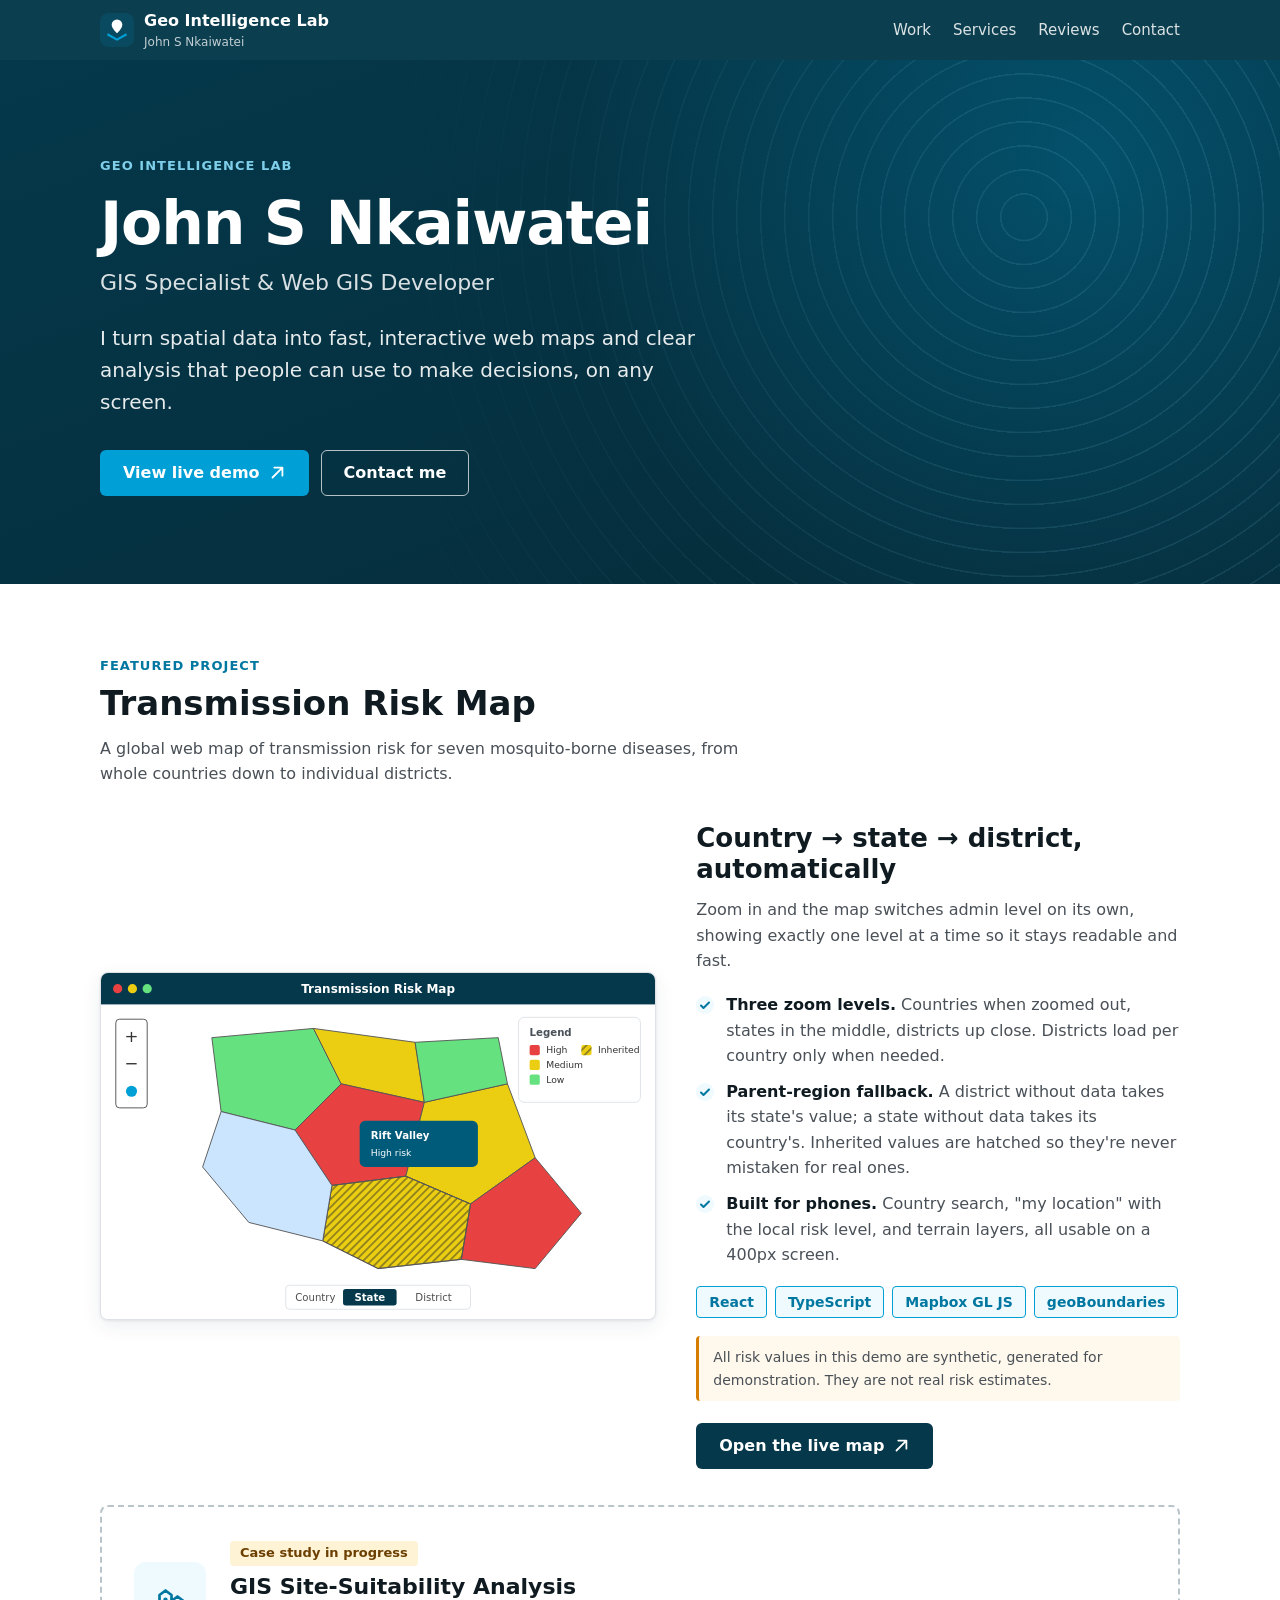
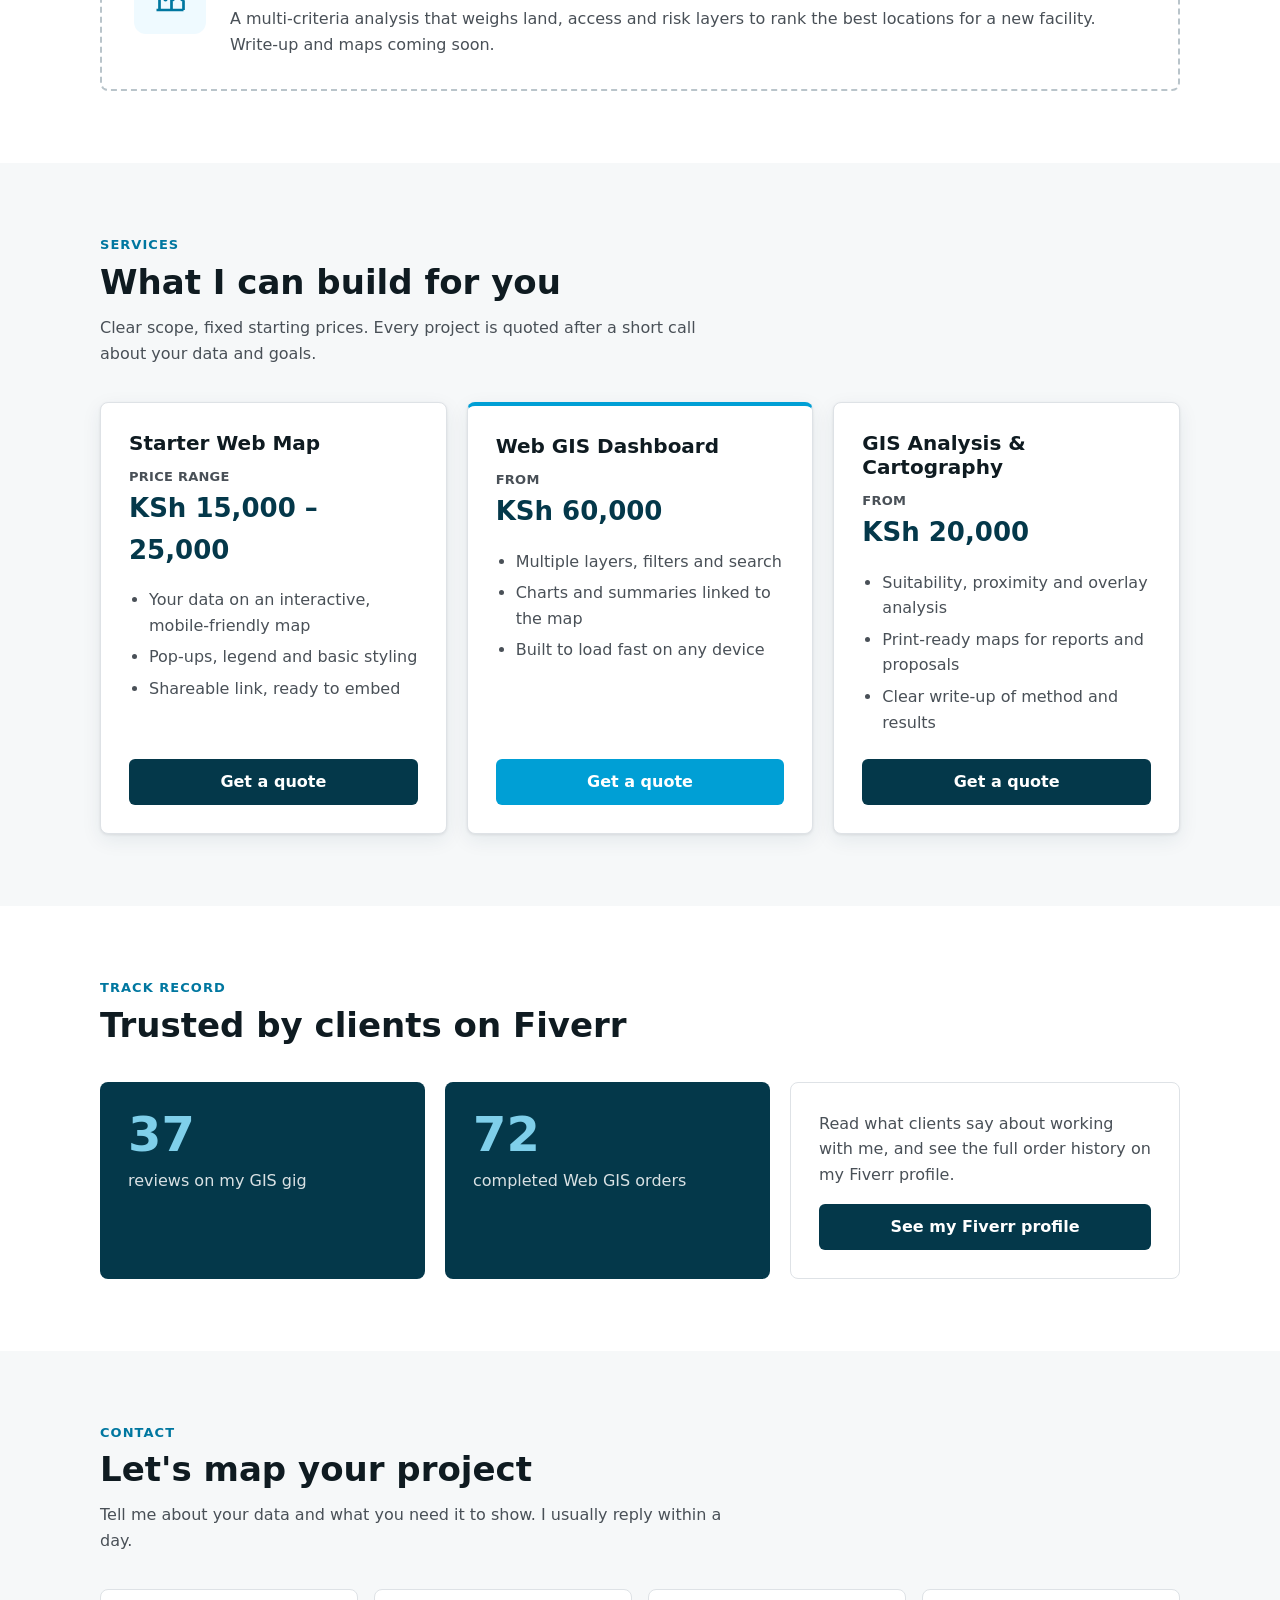
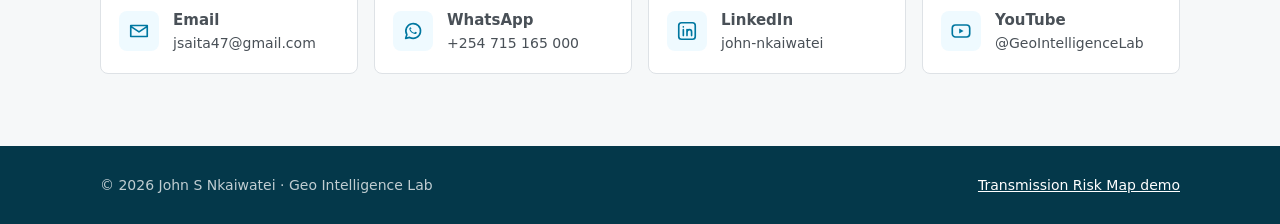
==== index.html @ 652ff0b2 "Portfolio site with transmission risk map demo Single-page portfolio plus the built risk map at /ris" ====
<!doctype html>
<!--
  Portfolio: John S Nkaiwatei, Geo Intelligence Lab.
  One file, no build step.
  To use a real screenshot of the risk map, replace the <svg class="shot"> in the
  Featured project with: <img class="shot" src="risk-map.png" alt="…" width="1200" height="750" loading="lazy">
-->
<html lang="en">
<head>
<meta charset="utf-8">
<meta name="viewport" content="width=device-width, initial-scale=1">
<title>John S Nkaiwatei · GIS Specialist & Web GIS Developer</title>
<meta name="description" content="GIS Specialist and Web GIS Developer at Geo Intelligence Lab. Interactive web maps, GIS dashboards, spatial analysis and cartography.">
<meta name="theme-color" content="#04384a">
<meta property="og:title" content="John S Nkaiwatei · Web GIS Developer">
<meta property="og:description" content="Interactive web maps, GIS dashboards, spatial analysis and cartography.">
<link rel="icon" href="data:image/svg+xml,%3Csvg xmlns='http://www.w3.org/2000/svg' viewBox='0 0 32 32'%3E%3Crect width='32' height='32' rx='8' fill='%2304384a'/%3E%3Cpath d='M16 6a5 5 0 0 0-5 5c0 3.6 5 8 5 8s5-4.4 5-8a5 5 0 0 0-5-5Z' fill='%23fff'/%3E%3Cpath d='M7 20l9 5 9-5' fill='none' stroke='%2300a0d6' stroke-width='2' stroke-linejoin='round'/%3E%3C/svg%3E">
<style>
  :root {
    --navy: #04384a;
    --navy-2: #0a4a60;
    --teal: #0077a0;
    --teal-bright: #009fd5;
    --teal-soft: #effaff;
    --text: #0f1b21;
    --text-2: #495057;
    --border: #dee2e6;
    --surface: #ffffff;
    --surface-2: #f6f8f9;
    --radius: 8px;
    --shadow: 0 1px 3px rgba(0,0,0,.08), 0 6px 20px rgba(4,56,74,.08);
    --wrap: 1080px;
    color-scheme: light;
  }
  *, *::before, *::after { box-sizing: border-box; }
  html { scroll-behavior: smooth; }
  body {
    margin: 0;
    background: var(--surface);
    color: var(--text);
    font: 16px/1.6 system-ui, -apple-system, "Segoe UI", Roboto, "Helvetica Neue", Arial, sans-serif;
    -webkit-font-smoothing: antialiased;
  }
  img, svg { display: block; max-width: 100%; }
  a { color: var(--teal); }
  h1, h2, h3 { line-height: 1.2; margin: 0; }
  p { margin: 0; }
  .wrap { width: min(var(--wrap), 100% - 32px); margin-inline: auto; }
  section { padding: 72px 0; }
  section:nth-of-type(even) { background: var(--surface-2); }
  .eyebrow {
    color: var(--teal);
    font-size: 13px;
    font-weight: 700;
    letter-spacing: .08em;
    text-transform: uppercase;
  }
  .section-title { font-size: clamp(26px, 4vw, 34px); margin: 6px 0 12px; }
  .section-lead { color: var(--text-2); max-width: 640px; }

  /* Buttons */
  .btn {
    display: inline-flex; align-items: center; justify-content: center; gap: 8px;
    min-height: 46px; padding: 0 22px;
    border: 1px solid transparent; border-radius: 6px;
    font-weight: 600; font-size: 16px; text-decoration: none;
    transition: background-color .2s, color .2s, border-color .2s, transform .2s;
  }
  .btn:focus-visible, a:focus-visible { outline: 3px solid #7fcfea; outline-offset: 2px; }
  .btn-primary { background: var(--teal-bright); color: #fff; }
  .btn-primary:hover { background: var(--teal); transform: translateY(-1px); }
  .btn-outline { border-color: rgba(255,255,255,.7); color: #fff; }
  .btn-outline:hover { background: rgba(255,255,255,.12); }
  .btn-dark { background: var(--navy); color: #fff; }
  .btn-dark:hover { background: var(--navy-2); }

  /* Nav */
  .nav {
    position: sticky; top: 0; z-index: 10;
    background: rgba(4,56,74,.97);
    color: #fff;
  }
  .nav .wrap { display: flex; align-items: center; justify-content: space-between; gap: 16px; min-height: 60px; }
  .brand { display: flex; align-items: center; gap: 10px; color: #fff; text-decoration: none; font-weight: 700; }
  .brand small { display: block; font-weight: 500; font-size: 12px; opacity: .75; }
  .nav-links { display: flex; gap: 22px; list-style: none; margin: 0; padding: 0; }
  .nav-links a { color: rgba(255,255,255,.85); text-decoration: none; font-size: 15px; font-weight: 500; }
  .nav-links a:hover { color: #fff; }

  /* Hero */
  .hero {
    background:
      radial-gradient(circle at 85% 20%, rgba(0,159,213,.28), transparent 45%),
      linear-gradient(160deg, var(--navy) 0%, #062c3a 100%);
    color: #fff;
    padding: 96px 0 88px;
    overflow: hidden;
    position: relative;
  }
  .hero::after {
    /* Faint contour lines, drawn in CSS so nothing extra is downloaded. */
    content: ""; position: absolute; inset: 0; pointer-events: none; opacity: .12;
    background: repeating-radial-gradient(circle at 80% 30%, transparent 0 22px, #7fcfea 23px 24px);
    -webkit-mask-image: linear-gradient(90deg, transparent 30%, #000 80%);
            mask-image: linear-gradient(90deg, transparent 30%, #000 80%);
  }
  .hero .wrap { position: relative; z-index: 1; }
  .hero .eyebrow { color: #7fcfea; }
  .hero h1 { font-size: clamp(36px, 7vw, 60px); margin: 10px 0 6px; letter-spacing: -.02em; }
  .hero .role { font-size: clamp(18px, 2.6vw, 22px); color: rgba(255,255,255,.85); font-weight: 500; }
  .hero .value { margin: 22px 0 32px; max-width: 620px; font-size: clamp(17px, 2.2vw, 20px); color: rgba(255,255,255,.9); }
  .hero-actions { display: flex; flex-wrap: wrap; gap: 12px; }

  /* Featured project */
  .project {
    display: grid; grid-template-columns: 1.15fr 1fr; gap: 40px; align-items: center;
    margin-top: 36px;
  }
  .shot {
    width: 100%; height: auto;
    border: 1px solid var(--border); border-radius: var(--radius);
    box-shadow: var(--shadow); background: #fff;
  }
  .project h3 { font-size: 26px; margin-bottom: 12px; }
  .project p { color: var(--text-2); }
  .points { margin: 18px 0; padding: 0; list-style: none; display: grid; gap: 10px; }
  .points li { display: grid; grid-template-columns: 22px 1fr; gap: 8px; color: var(--text-2); }
  .points li::before {
    content: ""; width: 18px; height: 18px; margin-top: 4px; border-radius: 50%;
    background: var(--teal-soft) url("data:image/svg+xml,%3Csvg xmlns='http://www.w3.org/2000/svg' viewBox='0 0 18 18'%3E%3Cpath d='m5 9.5 2.5 2.5L13 6.5' fill='none' stroke='%230077a0' stroke-width='2' stroke-linecap='round' stroke-linejoin='round'/%3E%3C/svg%3E") center/18px no-repeat;
  }
  .points strong { color: var(--text); }
  .chips { display: flex; flex-wrap: wrap; gap: 8px; list-style: none; margin: 0 0 18px; padding: 0; }
  .chips li {
    padding: 4px 12px; border: 1px solid var(--teal-bright); border-radius: 4px;
    background: var(--teal-soft); color: var(--teal); font-size: 14px; font-weight: 600;
  }
  .note {
    margin: 0 0 22px; padding: 10px 14px; border-left: 3px solid #d67d00;
    background: #fff8ec; border-radius: 4px; color: #6b3f00; font-size: 14px;
  }

  /* Placeholder project */
  .placeholder {
    margin-top: 36px; padding: 32px;
    border: 2px dashed #b9c4ca; border-radius: var(--radius);
    display: grid; grid-template-columns: auto 1fr; gap: 24px; align-items: center;
    background: var(--surface);
  }
  .placeholder .icon {
    width: 72px; height: 72px; border-radius: 12px; display: grid; place-items: center;
    background: var(--teal-soft); color: var(--teal);
  }
  .tag {
    display: inline-block; margin-bottom: 8px; padding: 2px 10px; border-radius: 4px;
    background: #fff3d6; color: #6b3f00; font-size: 13px; font-weight: 700;
  }
  .placeholder h3 { font-size: 22px; margin-bottom: 6px; }
  .placeholder p { color: var(--text-2); }

  /* Services */
  .cards { display: grid; grid-template-columns: repeat(3, 1fr); gap: 20px; margin-top: 36px; }
  .card {
    display: flex; flex-direction: column;
    padding: 28px; border: 1px solid var(--border); border-radius: var(--radius);
    background: var(--surface); box-shadow: var(--shadow);
  }
  .card.featured { border-top: 4px solid var(--teal-bright); }
  .card h3 { font-size: 20px; }
  .price { margin: 12px 0 16px; font-size: 26px; font-weight: 800; color: var(--navy); }
  .price small { display: block; font-size: 13px; font-weight: 600; color: var(--text-2); letter-spacing: .02em; }
  .card ul { margin: 0 0 24px; padding-left: 20px; color: var(--text-2); display: grid; gap: 6px; }
  .card .btn { margin-top: auto; }

  /* Proof */
  .proof { display: grid; grid-template-columns: 1fr 1fr 1.2fr; gap: 20px; margin-top: 36px; align-items: stretch; }
  .stat {
    padding: 28px; border-radius: var(--radius); background: var(--navy); color: #fff;
  }
  .stat strong { display: block; font-size: 48px; line-height: 1; font-weight: 800; color: #7fcfea; }
  .stat span { display: block; margin-top: 10px; color: rgba(255,255,255,.85); }
  .proof-cta {
    padding: 28px; border-radius: var(--radius); border: 1px solid var(--border); background: var(--surface);
    display: flex; flex-direction: column; justify-content: center; gap: 16px;
  }
  .proof-cta p { color: var(--text-2); }

  /* Contact */
  .contact-grid { display: grid; grid-template-columns: repeat(4, 1fr); gap: 16px; margin-top: 36px; }
  .contact {
    display: flex; align-items: center; gap: 14px;
    padding: 18px; border: 1px solid var(--border); border-radius: var(--radius);
    background: var(--surface); color: var(--text); text-decoration: none;
    transition: border-color .2s, box-shadow .2s, transform .2s;
  }
  .contact:hover { border-color: var(--teal-bright); box-shadow: var(--shadow); transform: translateY(-2px); }
  .contact svg { flex: none; width: 40px; height: 40px; padding: 9px; border-radius: 8px; background: var(--teal-soft); color: var(--teal); }
  .contact b { display: block; font-size: 15px; }
  .contact span { display: block; color: var(--text-2); font-size: 14px; overflow-wrap: anywhere; }

  footer { background: var(--navy); color: rgba(255,255,255,.75); padding: 28px 0; font-size: 14px; }
  footer .wrap { display: flex; flex-wrap: wrap; justify-content: space-between; gap: 8px; }
  footer a { color: #fff; }

  @media (max-width: 900px) {
    .project { grid-template-columns: 1fr; gap: 28px; }
    .cards { grid-template-columns: 1fr; }
    .proof { grid-template-columns: 1fr 1fr; }
    .proof-cta { grid-column: 1 / -1; }
    .contact-grid { grid-template-columns: 1fr 1fr; }
  }
  @media (max-width: 640px) {
    section { padding: 56px 0; }
    .nav-links { display: none; }
    .hero { padding: 64px 0 60px; }
    .hero-actions .btn { flex: 1 1 100%; }
    .placeholder { grid-template-columns: 1fr; padding: 24px; }
    .contact-grid { grid-template-columns: 1fr; }
    .stat { padding: 22px; }
    .stat strong { font-size: 40px; }
  }
  @media (prefers-reduced-motion: reduce) {
    html { scroll-behavior: auto; }
    * { transition: none !important; }
  }
</style>
</head>
<body>

<nav class="nav" aria-label="Main">
  <div class="wrap">
    <a class="brand" href="#top">
      <svg width="34" height="34" viewBox="0 0 32 32" aria-hidden="true"><rect width="32" height="32" rx="8" fill="#0a4a60"/><path d="M16 6a5 5 0 0 0-5 5c0 3.6 5 8 5 8s5-4.4 5-8a5 5 0 0 0-5-5Z" fill="#fff"/><path d="M7 20l9 5 9-5" fill="none" stroke="#00a0d6" stroke-width="2" stroke-linejoin="round"/></svg>
      <span>Geo Intelligence Lab<small>John S Nkaiwatei</small></span>
    </a>
    <ul class="nav-links">
      <li><a href="#work">Work</a></li>
      <li><a href="#services">Services</a></li>
      <li><a href="#proof">Reviews</a></li>
      <li><a href="#contact">Contact</a></li>
    </ul>
  </div>
</nav>

<header class="hero" id="top">
  <div class="wrap">
    <p class="eyebrow">Geo Intelligence Lab</p>
    <h1>John S Nkaiwatei</h1>
    <p class="role">GIS Specialist &amp; Web GIS Developer</p>
    <p class="value">I turn spatial data into fast, interactive web maps and clear analysis that people can use to make decisions, on any screen.</p>
    <div class="hero-actions">
      <a class="btn btn-primary" href="/risk-map/">View live demo
        <svg width="18" height="18" viewBox="0 0 20 20" aria-hidden="true"><path d="M7 4h9v9M16 4 5 15" fill="none" stroke="currentColor" stroke-width="2" stroke-linecap="round" stroke-linejoin="round"/></svg>
      </a>
      <a class="btn btn-outline" href="#contact">Contact me</a>
    </div>
  </div>
</header>

<main>
  <section id="work" aria-labelledby="work-title">
    <div class="wrap">
      <p class="eyebrow">Featured project</p>
      <h2 class="section-title" id="work-title">Transmission Risk Map</h2>
      <p class="section-lead">A global web map of transmission risk for seven mosquito-borne diseases, from whole countries down to individual districts.</p>

      <div class="project">
        <!-- Stand-in illustration of the map. Swap for a real screenshot (see note at top of file). -->
        <svg class="shot" viewBox="0 0 600 375" role="img" aria-label="Illustration of the Transmission Risk Map: coloured regions with a legend and zoom controls">
          <defs>
            <pattern id="hatch" width="6" height="6" patternUnits="userSpaceOnUse" patternTransform="rotate(45)"><rect width="2" height="6" fill="rgba(40,40,40,.45)"/></pattern>
          </defs>
          <rect width="600" height="375" fill="#ffffff"/>
          <rect width="600" height="34" fill="#04384a"/>
          <circle cx="18" cy="17" r="5" fill="#e74141"/><circle cx="34" cy="17" r="5" fill="#ebce12"/><circle cx="50" cy="17" r="5" fill="#65e180"/>
          <text x="300" y="22" fill="#fff" font-family="system-ui,sans-serif" font-size="13" font-weight="700" text-anchor="middle">Transmission Risk Map</text>
          <g stroke="#555" stroke-width="1">
            <path d="M120 70 L230 60 L260 120 L210 170 L130 150 Z" fill="#65e180"/>
            <path d="M230 60 L340 75 L350 140 L260 120 Z" fill="#ebce12"/>
            <path d="M260 120 L350 140 L330 220 L250 230 L210 170 Z" fill="#e74141"/>
            <path d="M350 140 L440 120 L470 200 L400 250 L330 220 Z" fill="#ebce12"/>
            <path d="M400 250 L470 200 L520 260 L470 320 L390 310 Z" fill="#e74141"/>
            <path d="M250 230 L330 220 L400 250 L390 310 L300 320 L240 290 Z" fill="#ebce12"/>
            <path d="M250 230 L330 220 L400 250 L390 310 L300 320 L240 290 Z" fill="url(#hatch)"/>
            <path d="M130 150 L210 170 L250 230 L240 290 L160 270 L110 210 Z" fill="#cce5ff"/>
            <path d="M340 75 L430 70 L440 120 L350 140 Z" fill="#65e180"/>
          </g>
          <g font-family="system-ui,sans-serif">
            <rect x="16" y="50" width="34" height="96" rx="4" fill="#fff" stroke="#4f4f4f"/>
            <text x="33" y="75" font-size="18" text-anchor="middle" fill="#333">+</text>
            <text x="33" y="104" font-size="18" text-anchor="middle" fill="#333">−</text>
            <circle cx="33" cy="128" r="6" fill="#009fd5"/>
            <rect x="452" y="48" width="132" height="92" rx="6" fill="#fff" stroke="#dee2e6"/>
            <text x="464" y="68" font-size="11" font-weight="700" fill="#495057">Legend</text>
            <rect x="464" y="78" width="11" height="11" rx="2" fill="#e74141"/><text x="482" y="87" font-size="10" fill="#333">High</text>
            <rect x="464" y="94" width="11" height="11" rx="2" fill="#ebce12"/><text x="482" y="103" font-size="10" fill="#333">Medium</text>
            <rect x="464" y="110" width="11" height="11" rx="2" fill="#65e180"/><text x="482" y="119" font-size="10" fill="#333">Low</text>
            <rect x="520" y="78" width="11" height="11" rx="2" fill="#ebce12"/><rect x="520" y="78" width="11" height="11" rx="2" fill="url(#hatch)"/><text x="538" y="87" font-size="10" fill="#333">Inherited</text>
            <rect x="200" y="338" width="200" height="26" rx="4" fill="#fff" stroke="#dee2e6"/>
            <text x="232" y="355" font-size="11" fill="#4f4f4f" text-anchor="middle">Country</text>
            <rect x="262" y="342" width="58" height="18" rx="3" fill="#04384a"/>
            <text x="291" y="355" font-size="11" fill="#fff" font-weight="700" text-anchor="middle">State</text>
            <text x="360" y="355" font-size="11" fill="#4f4f4f" text-anchor="middle">District</text>
            <rect x="280" y="160" width="128" height="50" rx="6" fill="#005b7a"/>
            <text x="292" y="180" font-size="11" fill="#fff" font-weight="700">Rift Valley</text>
            <text x="292" y="198" font-size="10" fill="#fff">High risk</text>
          </g>
        </svg>

        <div>
          <h3>Country → state → district, automatically</h3>
          <p>Zoom in and the map switches admin level on its own, showing exactly one level at a time so it stays readable and fast.</p>
          <ul class="points">
            <li><span><strong>Three zoom levels.</strong> Countries when zoomed out, states in the middle, districts up close. Districts load per country only when needed.</span></li>
            <li><span><strong>Parent-region fallback.</strong> A district without data takes its state's value; a state without data takes its country's. Inherited values are hatched so they're never mistaken for real ones.</span></li>
            <li><span><strong>Built for phones.</strong> Country search, "my location" with the local risk level, and terrain layers, all usable on a 400px screen.</span></li>
          </ul>
          <ul class="chips" aria-label="Tech stack">
            <li>React</li><li>TypeScript</li><li>Mapbox GL JS</li><li>geoBoundaries</li>
          </ul>
          <p class="note">All risk values in this demo are synthetic, generated for demonstration. They are not real risk estimates.</p>
          <a class="btn btn-dark" href="/risk-map/">Open the live map
            <svg width="18" height="18" viewBox="0 0 20 20" aria-hidden="true"><path d="M7 4h9v9M16 4 5 15" fill="none" stroke="currentColor" stroke-width="2" stroke-linecap="round" stroke-linejoin="round"/></svg>
          </a>
        </div>
      </div>

      <article class="placeholder" aria-labelledby="case2-title">
        <div class="icon" aria-hidden="true">
          <svg width="36" height="36" viewBox="0 0 24 24"><path d="M3 20h18M5 20V10l4-3 4 3v10M13 20v-6l4-3 4 3v6" fill="none" stroke="currentColor" stroke-width="1.8" stroke-linejoin="round"/><circle cx="9" cy="13" r="1.4" fill="currentColor"/></svg>
        </div>
        <div>
          <span class="tag">Case study in progress</span>
          <h3 id="case2-title">GIS Site-Suitability Analysis</h3>
          <p>A multi-criteria analysis that weighs land, access and risk layers to rank the best locations for a new facility. Write-up and maps coming soon.</p>
        </div>
      </article>
    </div>
  </section>

  <section id="services" aria-labelledby="services-title">
    <div class="wrap">
      <p class="eyebrow">Services</p>
      <h2 class="section-title" id="services-title">What I can build for you</h2>
      <p class="section-lead">Clear scope, fixed starting prices. Every project is quoted after a short call about your data and goals.</p>

      <div class="cards">
        <article class="card">
          <h3>Starter Web Map</h3>
          <p class="price"><small>PRICE RANGE</small>KSh 15,000 – 25,000</p>
          <ul>
            <li>Your data on an interactive, mobile-friendly map</li>
            <li>Pop-ups, legend and basic styling</li>
            <li>Shareable link, ready to embed</li>
          </ul>
          <a class="btn btn-dark" href="#contact">Get a quote</a>
        </article>
        <article class="card featured">
          <h3>Web GIS Dashboard</h3>
          <p class="price"><small>FROM</small>KSh 60,000</p>
          <ul>
            <li>Multiple layers, filters and search</li>
            <li>Charts and summaries linked to the map</li>
            <li>Built to load fast on any device</li>
          </ul>
          <a class="btn btn-primary" href="#contact">Get a quote</a>
        </article>
        <article class="card">
          <h3>GIS Analysis &amp; Cartography</h3>
          <p class="price"><small>FROM</small>KSh 20,000</p>
          <ul>
            <li>Suitability, proximity and overlay analysis</li>
            <li>Print-ready maps for reports and proposals</li>
            <li>Clear write-up of method and results</li>
          </ul>
          <a class="btn btn-dark" href="#contact">Get a quote</a>
        </article>
      </div>
    </div>
  </section>

  <section id="proof" aria-labelledby="proof-title">
    <div class="wrap">
      <p class="eyebrow">Track record</p>
      <h2 class="section-title" id="proof-title">Trusted by clients on Fiverr</h2>
      <div class="proof">
        <div class="stat"><strong>37</strong><span>reviews on my GIS gig</span></div>
        <div class="stat"><strong>72</strong><span>completed Web GIS orders</span></div>
        <div class="proof-cta">
          <p>Read what clients say about working with me, and see the full order history on my Fiverr profile.</p>
          <a class="btn btn-dark" href="https://www.fiverr.com/s/yee1NkZ" target="_blank" rel="noopener">See my Fiverr profile</a>
        </div>
      </div>
    </div>
  </section>

  <section id="contact" aria-labelledby="contact-title">
    <div class="wrap">
      <p class="eyebrow">Contact</p>
      <h2 class="section-title" id="contact-title">Let's map your project</h2>
      <p class="section-lead">Tell me about your data and what you need it to show. I usually reply within a day.</p>

      <div class="contact-grid">
        <a class="contact" href="mailto:jsaita47@gmail.com">
          <svg viewBox="0 0 24 24" aria-hidden="true"><path d="M3 6h18v12H3z M3 7l9 6 9-6" fill="none" stroke="currentColor" stroke-width="1.8" stroke-linejoin="round"/></svg>
          <span><b>Email</b><span>jsaita47@gmail.com</span></span>
        </a>
        <a class="contact" href="https://wa.me/254715165000" target="_blank" rel="noopener">
          <svg viewBox="0 0 24 24" aria-hidden="true"><path d="M4 20l1.3-4A8 8 0 1 1 8.4 19z" fill="none" stroke="currentColor" stroke-width="1.8" stroke-linejoin="round"/><path d="M9 9.5c.4 2 2.1 3.7 4.5 4.5l1-1.2 1.8.8c-.3 1.2-1.2 1.8-2.3 1.6C10.7 14.7 8.5 12.5 8 10.2c-.2-1.1.5-2 1.6-2.3l.8 1.8z" fill="currentColor"/></svg>
          <span><b>WhatsApp</b><span>+254 715 165 000</span></span>
        </a>
        <a class="contact" href="https://www.linkedin.com/in/john-nkaiwatei" target="_blank" rel="noopener">
          <svg viewBox="0 0 24 24" aria-hidden="true"><rect x="3" y="3" width="18" height="18" rx="3" fill="none" stroke="currentColor" stroke-width="1.8"/><path d="M8 10.5V17M8 7.5v.01M12 17v-6.5M12 13.5c0-2 1.2-3 2.6-3S17 11.3 17 13v4" fill="none" stroke="currentColor" stroke-width="1.8" stroke-linecap="round"/></svg>
          <span><b>LinkedIn</b><span>john-nkaiwatei</span></span>
        </a>
        <a class="contact" href="https://www.youtube.com/@GeoIntelligenceLab" target="_blank" rel="noopener">
          <svg viewBox="0 0 24 24" aria-hidden="true"><rect x="2.5" y="5.5" width="19" height="13" rx="3.5" fill="none" stroke="currentColor" stroke-width="1.8"/><path d="M10 9.2v5.6l4.8-2.8z" fill="currentColor"/></svg>
          <span><b>YouTube</b><span>@GeoIntelligenceLab</span></span>
        </a>
      </div>
    </div>
  </section>
</main>

<footer>
  <div class="wrap">
    <span>© <span id="year">2026</span> John S Nkaiwatei · Geo Intelligence Lab</span>
    <a href="/risk-map/">Transmission Risk Map demo</a>
  </div>
</footer>
<script>document.getElementById('year').textContent = new Date().getFullYear();</script>
</body>
</html>
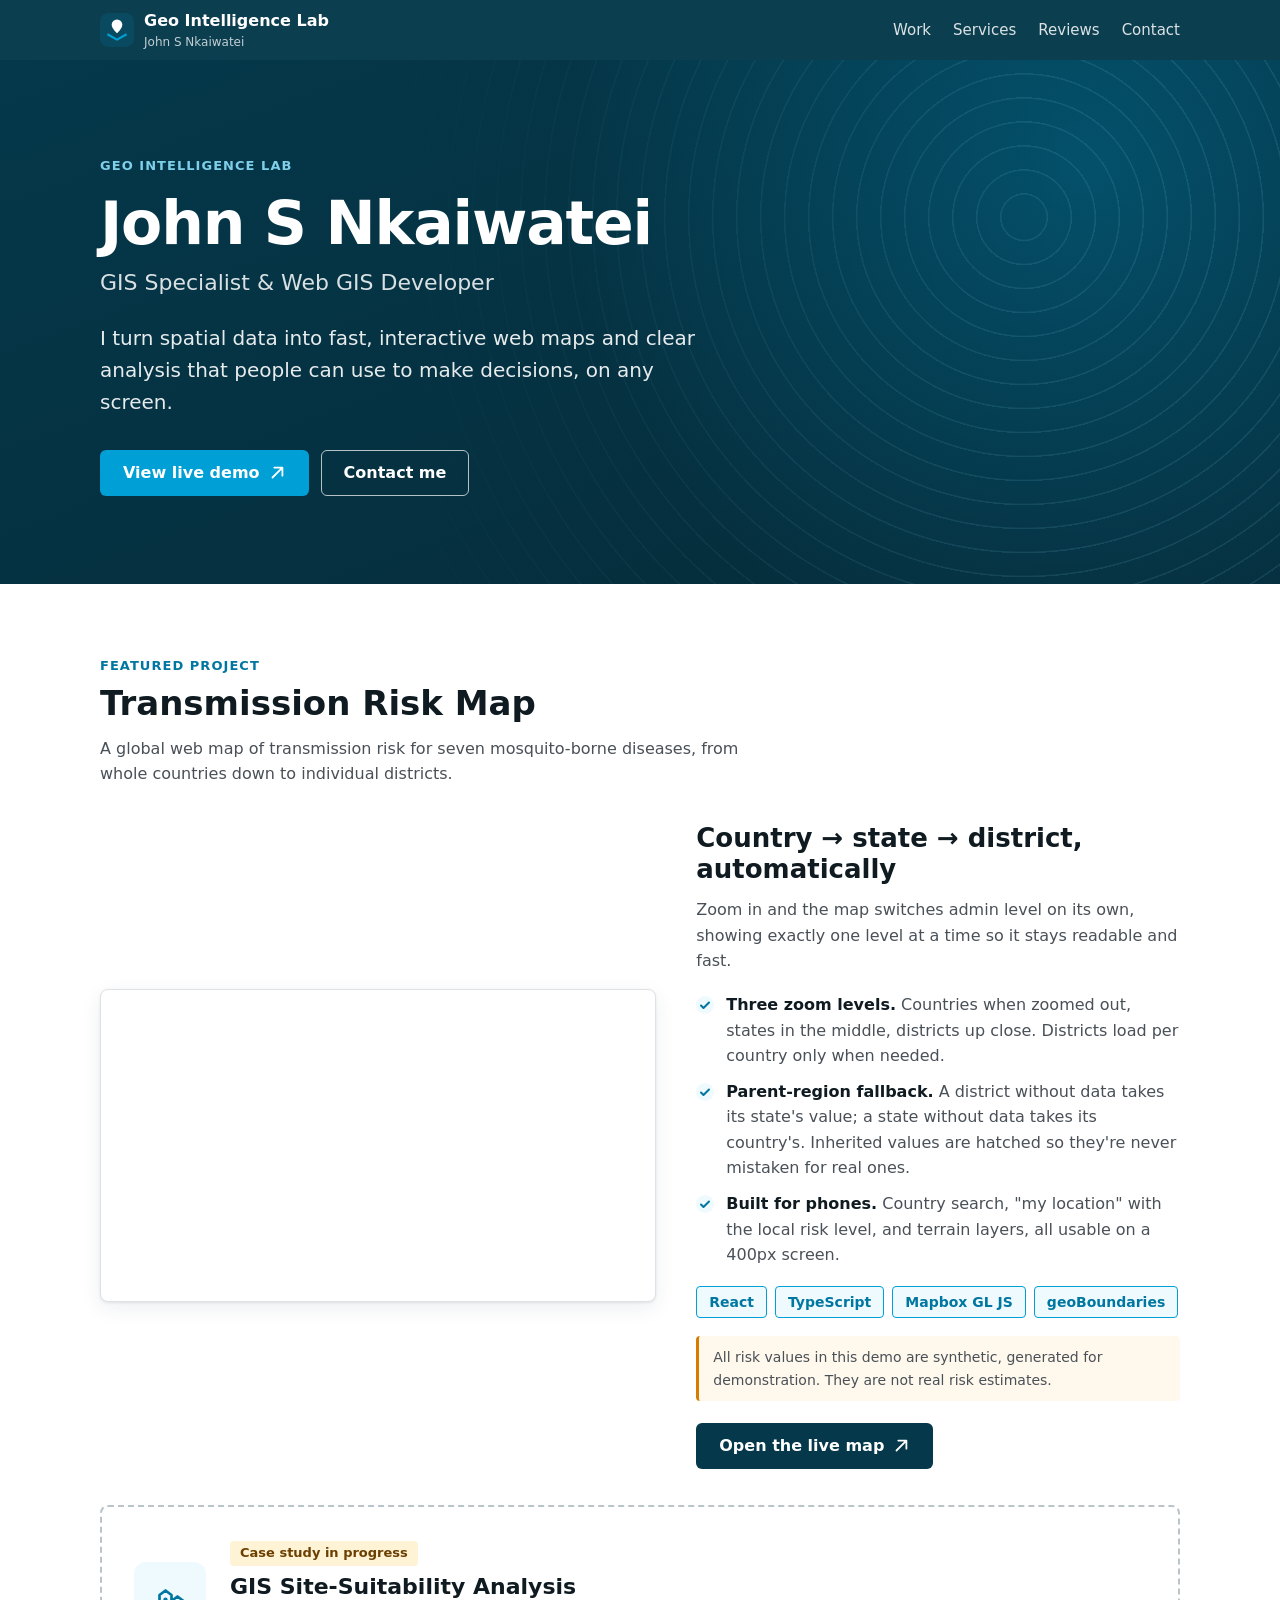
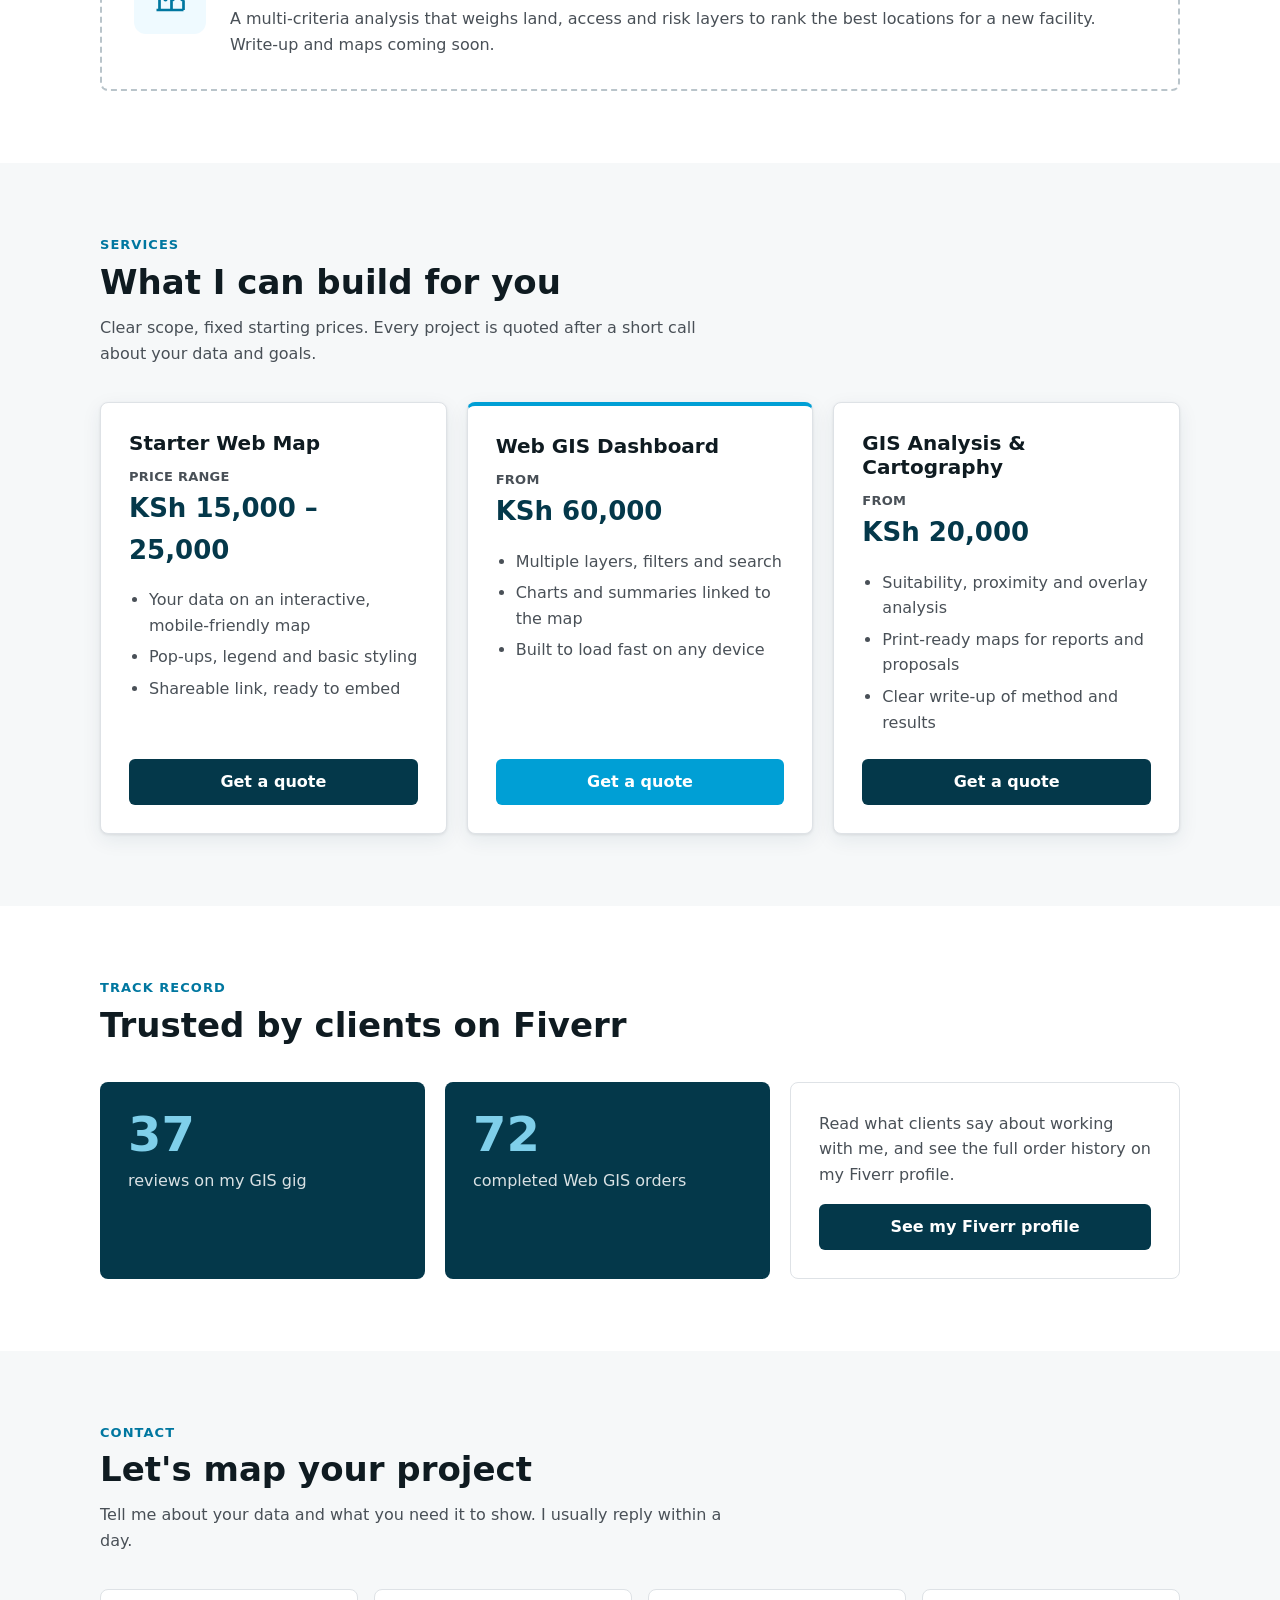
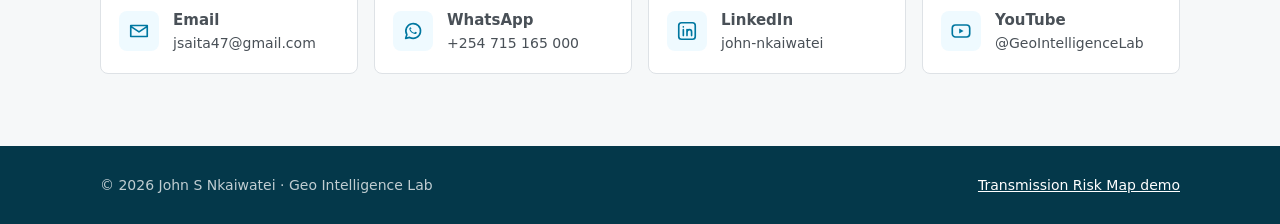
==== commit b7b0063a: "Add Transmission Risk Map video demo to featured project Replace the stand-in illustration with the " ====
--- a/index.html
+++ b/index.html
@@ -265,47 +265,10 @@
       <p class="section-lead">A global web map of transmission risk for seven mosquito-borne diseases, from whole countries down to individual districts.</p>
 
       <div class="project">
-        <!-- Stand-in illustration of the map. Swap for a real screenshot (see note at top of file). -->
-        <svg class="shot" viewBox="0 0 600 375" role="img" aria-label="Illustration of the Transmission Risk Map: coloured regions with a legend and zoom controls">
-          <defs>
-            <pattern id="hatch" width="6" height="6" patternUnits="userSpaceOnUse" patternTransform="rotate(45)"><rect width="2" height="6" fill="rgba(40,40,40,.45)"/></pattern>
-          </defs>
-          <rect width="600" height="375" fill="#ffffff"/>
-          <rect width="600" height="34" fill="#04384a"/>
-          <circle cx="18" cy="17" r="5" fill="#e74141"/><circle cx="34" cy="17" r="5" fill="#ebce12"/><circle cx="50" cy="17" r="5" fill="#65e180"/>
-          <text x="300" y="22" fill="#fff" font-family="system-ui,sans-serif" font-size="13" font-weight="700" text-anchor="middle">Transmission Risk Map</text>
-          <g stroke="#555" stroke-width="1">
-            <path d="M120 70 L230 60 L260 120 L210 170 L130 150 Z" fill="#65e180"/>
-            <path d="M230 60 L340 75 L350 140 L260 120 Z" fill="#ebce12"/>
-            <path d="M260 120 L350 140 L330 220 L250 230 L210 170 Z" fill="#e74141"/>
-            <path d="M350 140 L440 120 L470 200 L400 250 L330 220 Z" fill="#ebce12"/>
-            <path d="M400 250 L470 200 L520 260 L470 320 L390 310 Z" fill="#e74141"/>
-            <path d="M250 230 L330 220 L400 250 L390 310 L300 320 L240 290 Z" fill="#ebce12"/>
-            <path d="M250 230 L330 220 L400 250 L390 310 L300 320 L240 290 Z" fill="url(#hatch)"/>
-            <path d="M130 150 L210 170 L250 230 L240 290 L160 270 L110 210 Z" fill="#cce5ff"/>
-            <path d="M340 75 L430 70 L440 120 L350 140 Z" fill="#65e180"/>
-          </g>
-          <g font-family="system-ui,sans-serif">
-            <rect x="16" y="50" width="34" height="96" rx="4" fill="#fff" stroke="#4f4f4f"/>
-            <text x="33" y="75" font-size="18" text-anchor="middle" fill="#333">+</text>
-            <text x="33" y="104" font-size="18" text-anchor="middle" fill="#333">−</text>
-            <circle cx="33" cy="128" r="6" fill="#009fd5"/>
-            <rect x="452" y="48" width="132" height="92" rx="6" fill="#fff" stroke="#dee2e6"/>
-            <text x="464" y="68" font-size="11" font-weight="700" fill="#495057">Legend</text>
-            <rect x="464" y="78" width="11" height="11" rx="2" fill="#e74141"/><text x="482" y="87" font-size="10" fill="#333">High</text>
-            <rect x="464" y="94" width="11" height="11" rx="2" fill="#ebce12"/><text x="482" y="103" font-size="10" fill="#333">Medium</text>
-            <rect x="464" y="110" width="11" height="11" rx="2" fill="#65e180"/><text x="482" y="119" font-size="10" fill="#333">Low</text>
-            <rect x="520" y="78" width="11" height="11" rx="2" fill="#ebce12"/><rect x="520" y="78" width="11" height="11" rx="2" fill="url(#hatch)"/><text x="538" y="87" font-size="10" fill="#333">Inherited</text>
-            <rect x="200" y="338" width="200" height="26" rx="4" fill="#fff" stroke="#dee2e6"/>
-            <text x="232" y="355" font-size="11" fill="#4f4f4f" text-anchor="middle">Country</text>
-            <rect x="262" y="342" width="58" height="18" rx="3" fill="#04384a"/>
-            <text x="291" y="355" font-size="11" fill="#fff" font-weight="700" text-anchor="middle">State</text>
-            <text x="360" y="355" font-size="11" fill="#4f4f4f" text-anchor="middle">District</text>
-            <rect x="280" y="160" width="128" height="50" rx="6" fill="#005b7a"/>
-            <text x="292" y="180" font-size="11" fill="#fff" font-weight="700">Rift Valley</text>
-            <text x="292" y="198" font-size="10" fill="#fff">High risk</text>
-          </g>
-        </svg>
+        <iframe class="shot" style="aspect-ratio: 16 / 9; border-style: solid;" src="https://www.youtube-nocookie.com/embed/NN6jgD0fOLk?rel=0"
+          title="Transmission Risk Map: video demo" loading="lazy"
+          allow="accelerometer; clipboard-write; encrypted-media; gyroscope; picture-in-picture; web-share"
+          referrerpolicy="strict-origin-when-cross-origin" allowfullscreen></iframe>
 
         <div>
           <h3>Country → state → district, automatically</h3>
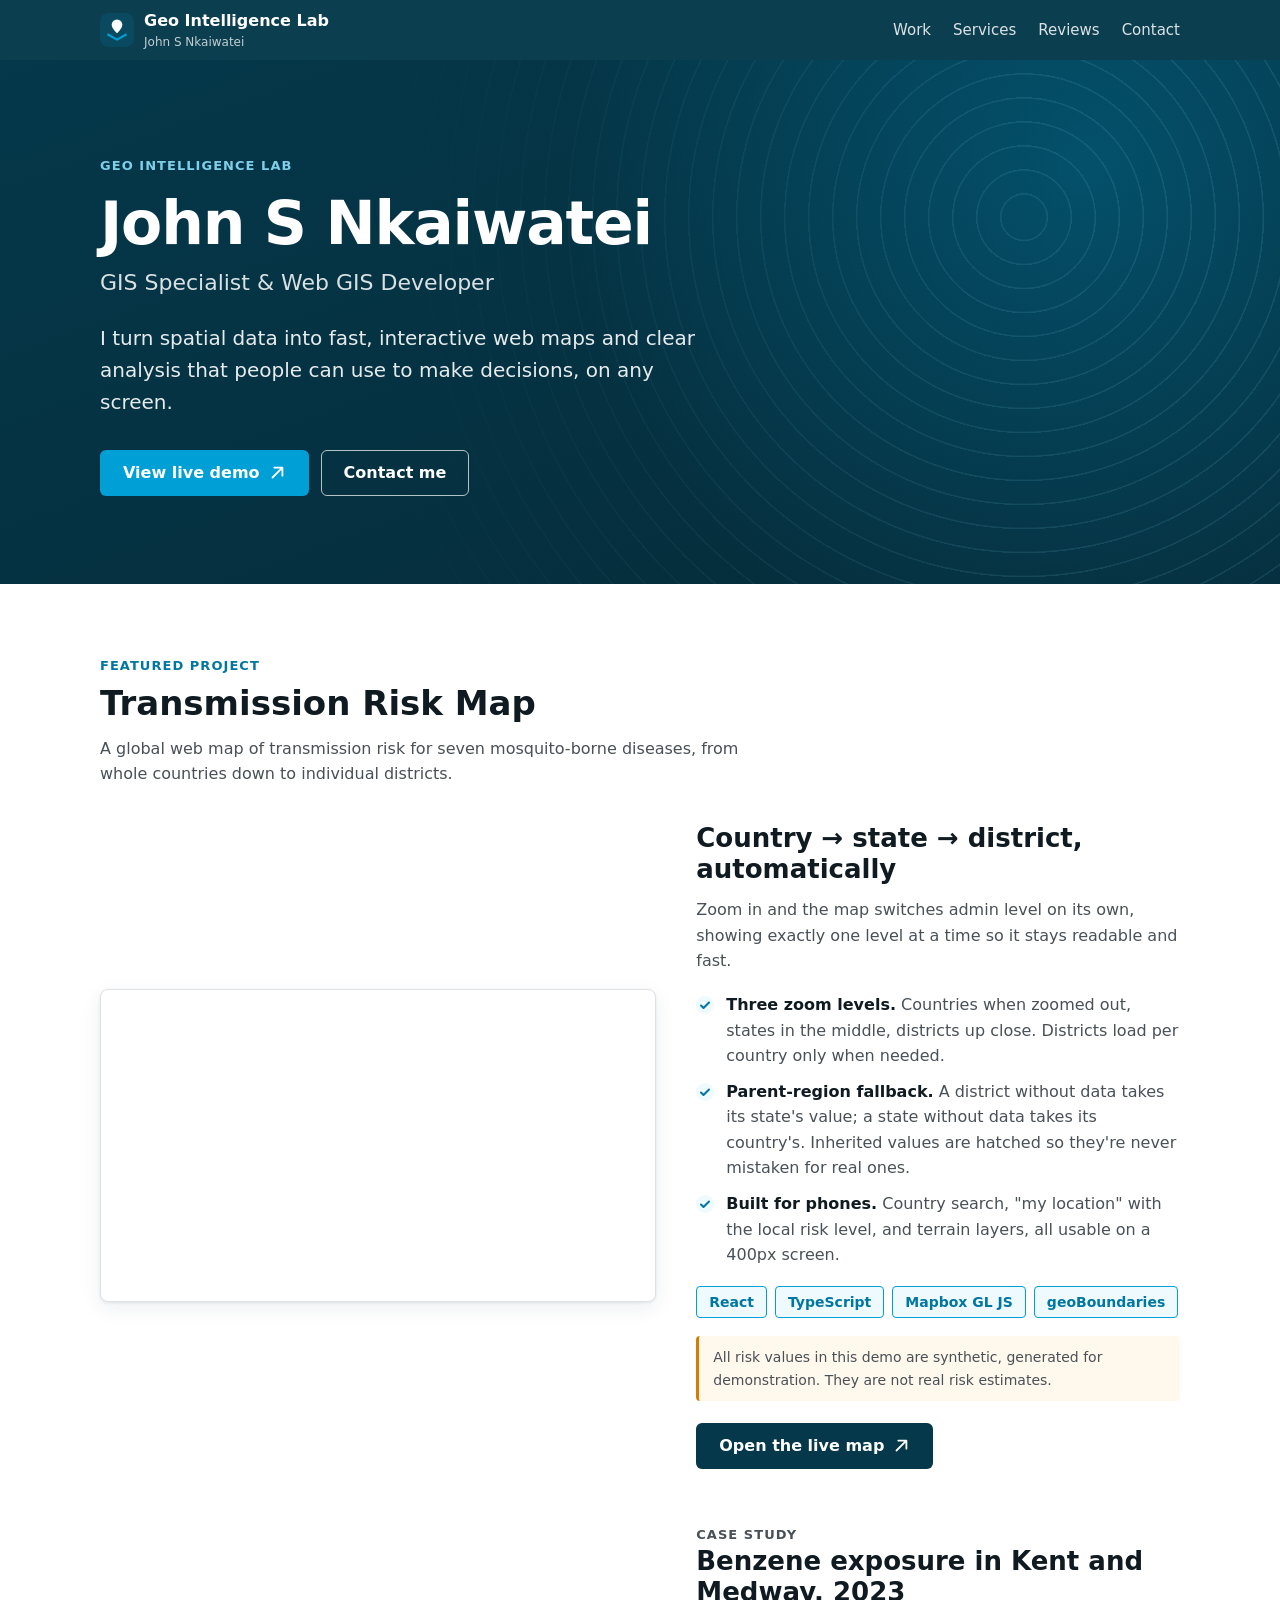
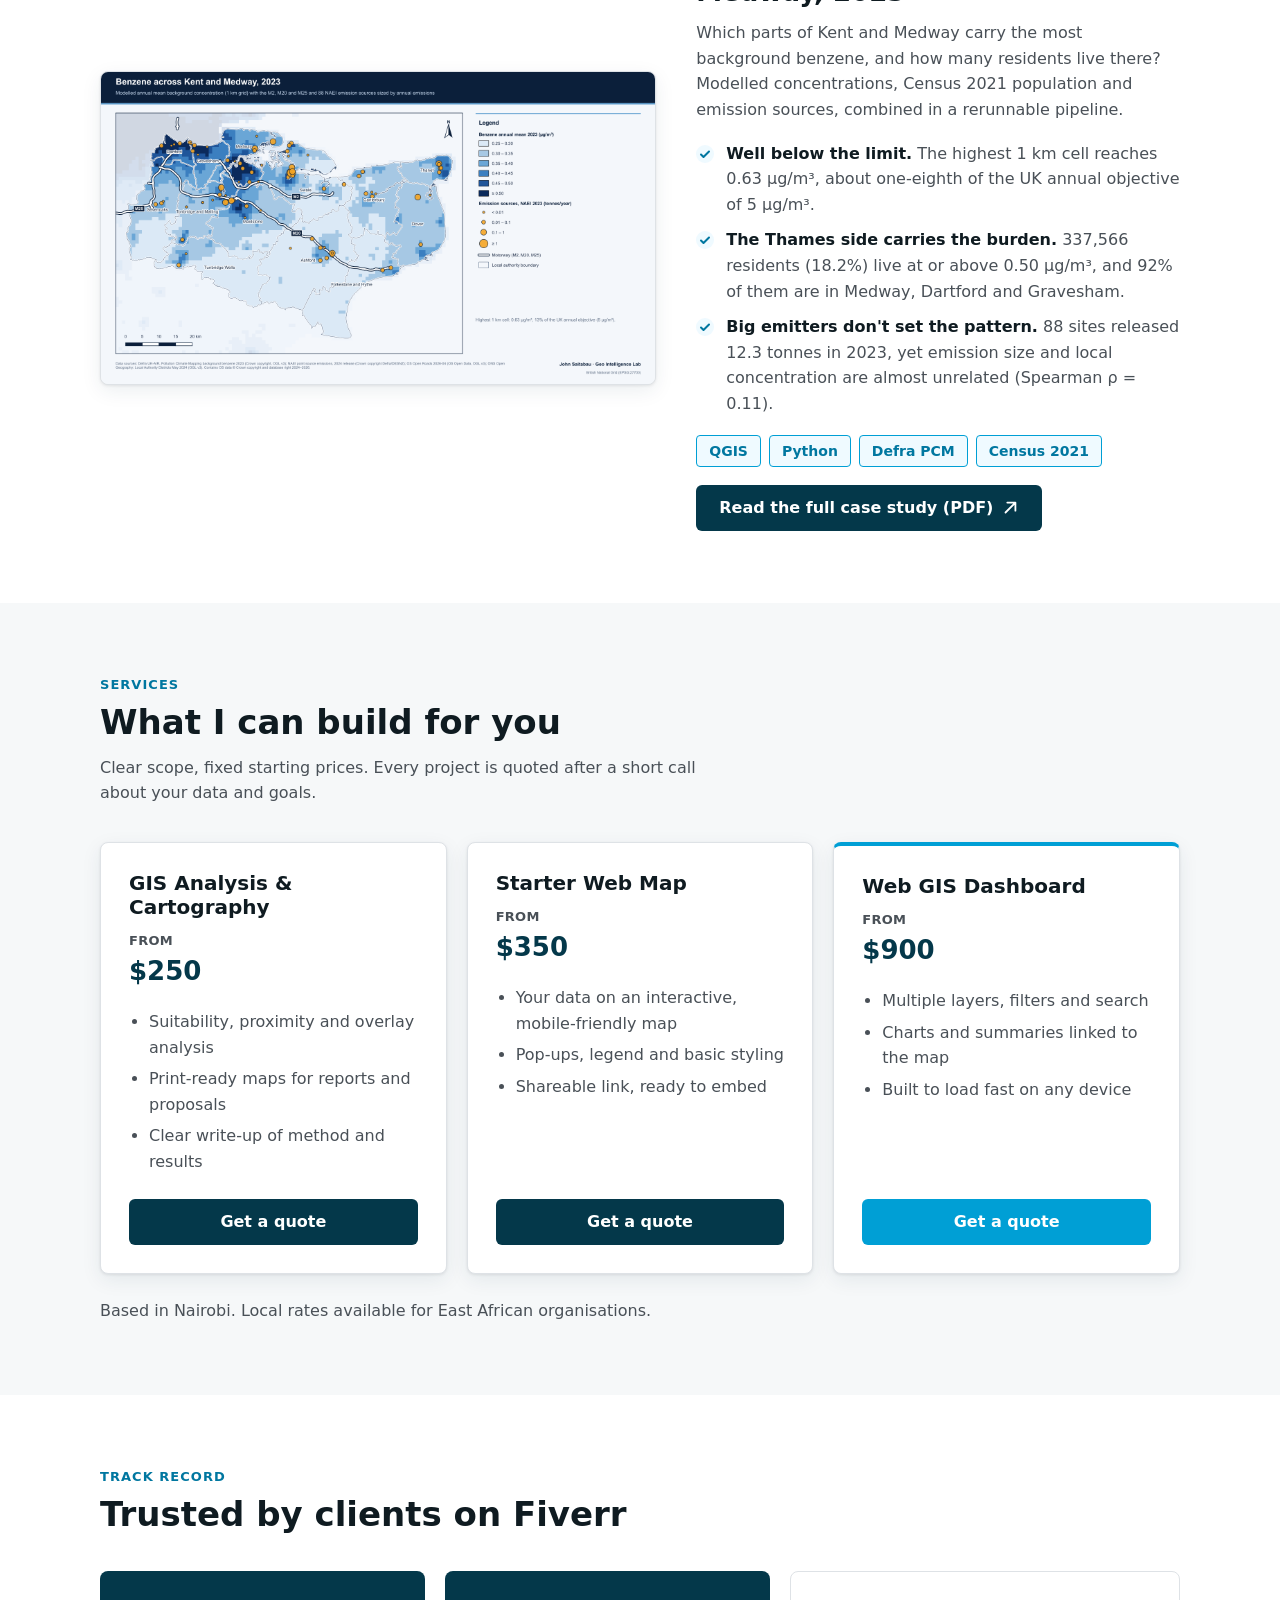
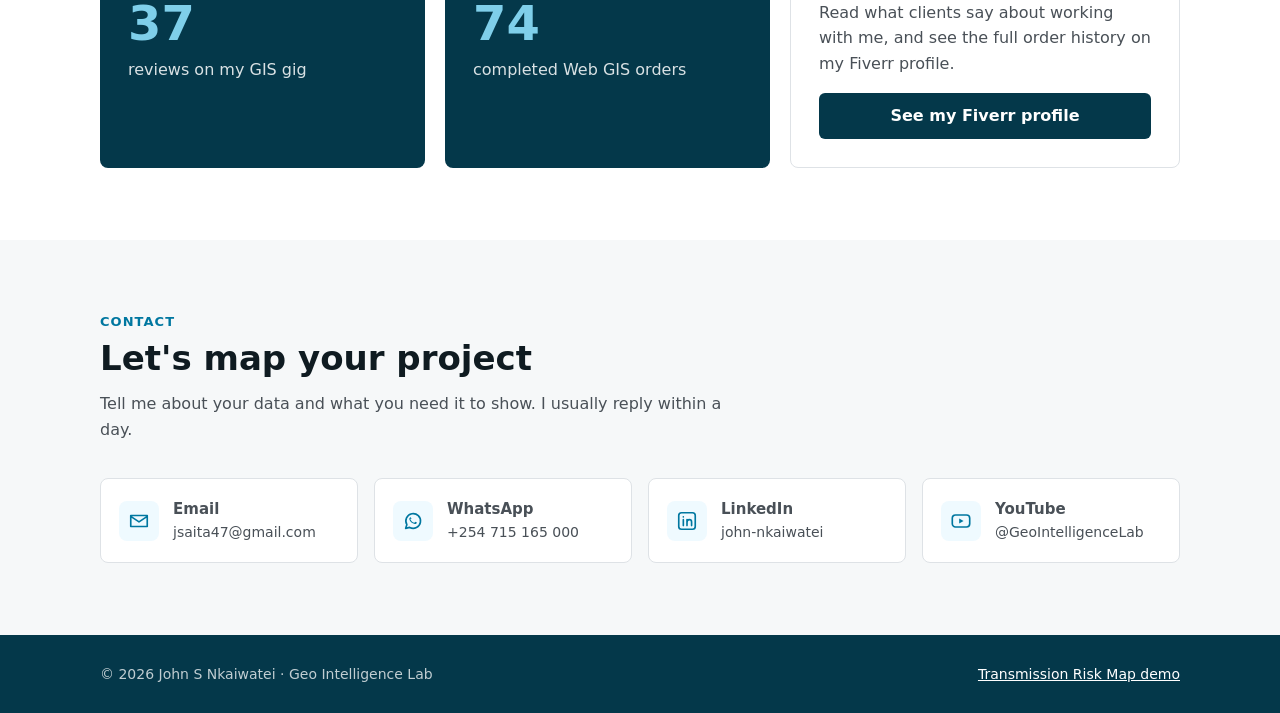
==== commit 9facbd27: "Add Kent benzene case study, USD pricing and updated order count - Replace site-suitability placehol" ====
--- a/index.html
+++ b/index.html
@@ -288,14 +288,25 @@
         </div>
       </div>
 
-      <article class="placeholder" aria-labelledby="case2-title">
-        <div class="icon" aria-hidden="true">
-          <svg width="36" height="36" viewBox="0 0 24 24"><path d="M3 20h18M5 20V10l4-3 4 3v10M13 20v-6l4-3 4 3v6" fill="none" stroke="currentColor" stroke-width="1.8" stroke-linejoin="round"/><circle cx="9" cy="13" r="1.4" fill="currentColor"/></svg>
-        </div>
+      <article class="project" style="margin-top: 56px;" aria-labelledby="case2-title">
+        <img class="shot" src="kent-benzene/overview.png" width="1600" height="900" loading="lazy"
+          alt="Map of modelled 2023 background benzene across Kent and Medway on a 1 km grid, highest along the Thames side around Dartford, Gravesham and Medway, with 88 emission sources and the M2, M20 and M25 motorways">
+
         <div>
-          <span class="tag">Case study in progress</span>
-          <h3 id="case2-title">GIS Site-Suitability Analysis</h3>
-          <p>A multi-criteria analysis that weighs land, access and risk layers to rank the best locations for a new facility. Write-up and maps coming soon.</p>
+          <p class="eyebrow">Case study</p>
+          <h3 id="case2-title">Benzene exposure in Kent and Medway, 2023</h3>
+          <p>Which parts of Kent and Medway carry the most background benzene, and how many residents live there? Modelled concentrations, Census 2021 population and emission sources, combined in a rerunnable pipeline.</p>
+          <ul class="points">
+            <li><span><strong>Well below the limit.</strong> The highest 1 km cell reaches 0.63 µg/m³, about one-eighth of the UK annual objective of 5 µg/m³.</span></li>
+            <li><span><strong>The Thames side carries the burden.</strong> 337,566 residents (18.2%) live at or above 0.50 µg/m³, and 92% of them are in Medway, Dartford and Gravesham.</span></li>
+            <li><span><strong>Big emitters don't set the pattern.</strong> 88 sites released 12.3 tonnes in 2023, yet emission size and local concentration are almost unrelated (Spearman ρ = 0.11).</span></li>
+          </ul>
+          <ul class="chips" aria-label="Tools and data">
+            <li>QGIS</li><li>Python</li><li>Defra PCM</li><li>Census 2021</li>
+          </ul>
+          <a class="btn btn-dark" href="kent-benzene/kent-benzene-report.pdf" target="_blank" rel="noopener">Read the full case study (PDF)
+            <svg width="18" height="18" viewBox="0 0 20 20" aria-hidden="true"><path d="M7 4h9v9M16 4 5 15" fill="none" stroke="currentColor" stroke-width="2" stroke-linecap="round" stroke-linejoin="round"/></svg>
+          </a>
         </div>
       </article>
     </div>
@@ -309,8 +320,18 @@
 
       <div class="cards">
         <article class="card">
+          <h3>GIS Analysis &amp; Cartography</h3>
+          <p class="price"><small>FROM</small>$250</p>
+          <ul>
+            <li>Suitability, proximity and overlay analysis</li>
+            <li>Print-ready maps for reports and proposals</li>
+            <li>Clear write-up of method and results</li>
+          </ul>
+          <a class="btn btn-dark" href="#contact">Get a quote</a>
+        </article>
+        <article class="card">
           <h3>Starter Web Map</h3>
-          <p class="price"><small>PRICE RANGE</small>KSh 15,000 – 25,000</p>
+          <p class="price"><small>FROM</small>$350</p>
           <ul>
             <li>Your data on an interactive, mobile-friendly map</li>
             <li>Pop-ups, legend and basic styling</li>
@@ -320,7 +341,7 @@
         </article>
         <article class="card featured">
           <h3>Web GIS Dashboard</h3>
-          <p class="price"><small>FROM</small>KSh 60,000</p>
+          <p class="price"><small>FROM</small>$900</p>
           <ul>
             <li>Multiple layers, filters and search</li>
             <li>Charts and summaries linked to the map</li>
@@ -328,17 +349,8 @@
           </ul>
           <a class="btn btn-primary" href="#contact">Get a quote</a>
         </article>
-        <article class="card">
-          <h3>GIS Analysis &amp; Cartography</h3>
-          <p class="price"><small>FROM</small>KSh 20,000</p>
-          <ul>
-            <li>Suitability, proximity and overlay analysis</li>
-            <li>Print-ready maps for reports and proposals</li>
-            <li>Clear write-up of method and results</li>
-          </ul>
-          <a class="btn btn-dark" href="#contact">Get a quote</a>
-        </article>
       </div>
+      <p class="section-lead" style="margin-top: 24px;">Based in Nairobi. Local rates available for East African organisations.</p>
     </div>
   </section>
 
@@ -348,7 +360,7 @@
       <h2 class="section-title" id="proof-title">Trusted by clients on Fiverr</h2>
       <div class="proof">
         <div class="stat"><strong>37</strong><span>reviews on my GIS gig</span></div>
-        <div class="stat"><strong>72</strong><span>completed Web GIS orders</span></div>
+        <div class="stat"><strong>74</strong><span>completed Web GIS orders</span></div>
         <div class="proof-cta">
           <p>Read what clients say about working with me, and see the full order history on my Fiverr profile.</p>
           <a class="btn btn-dark" href="https://www.fiverr.com/s/yee1NkZ" target="_blank" rel="noopener">See my Fiverr profile</a>
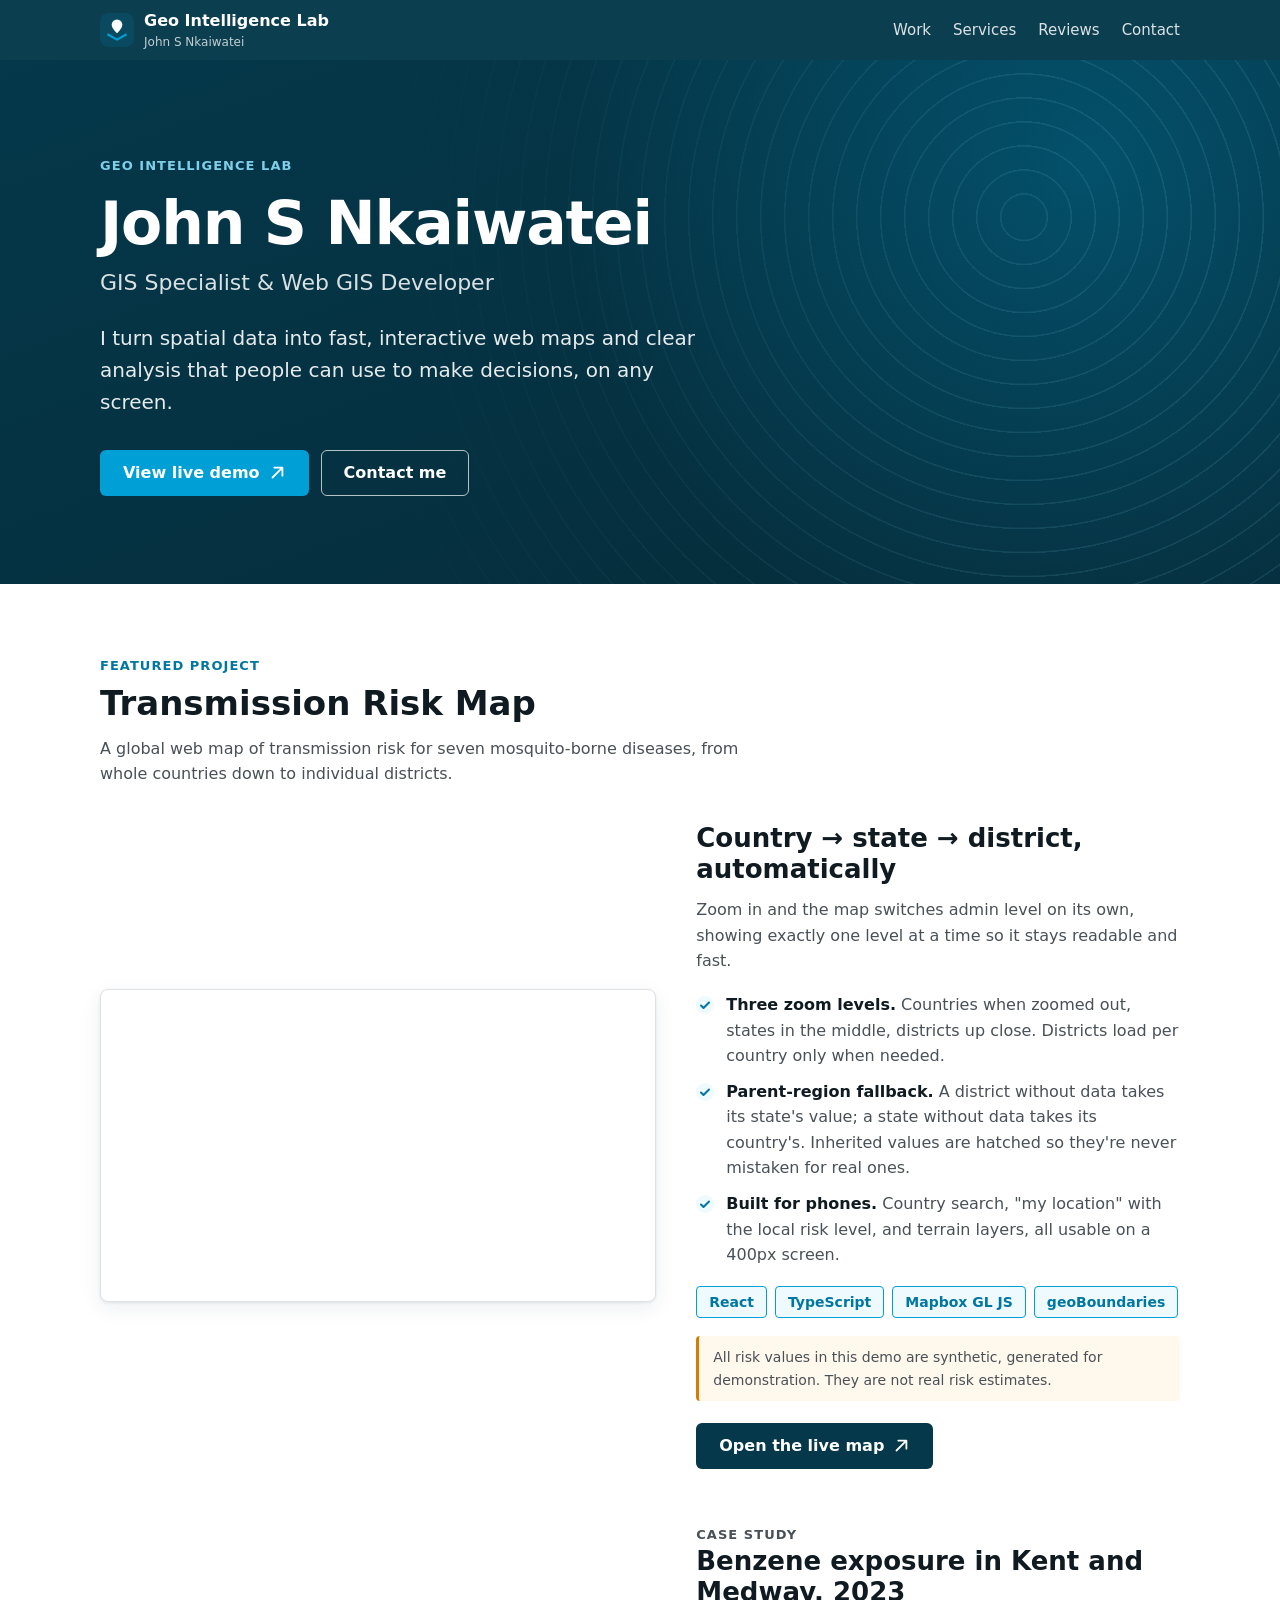
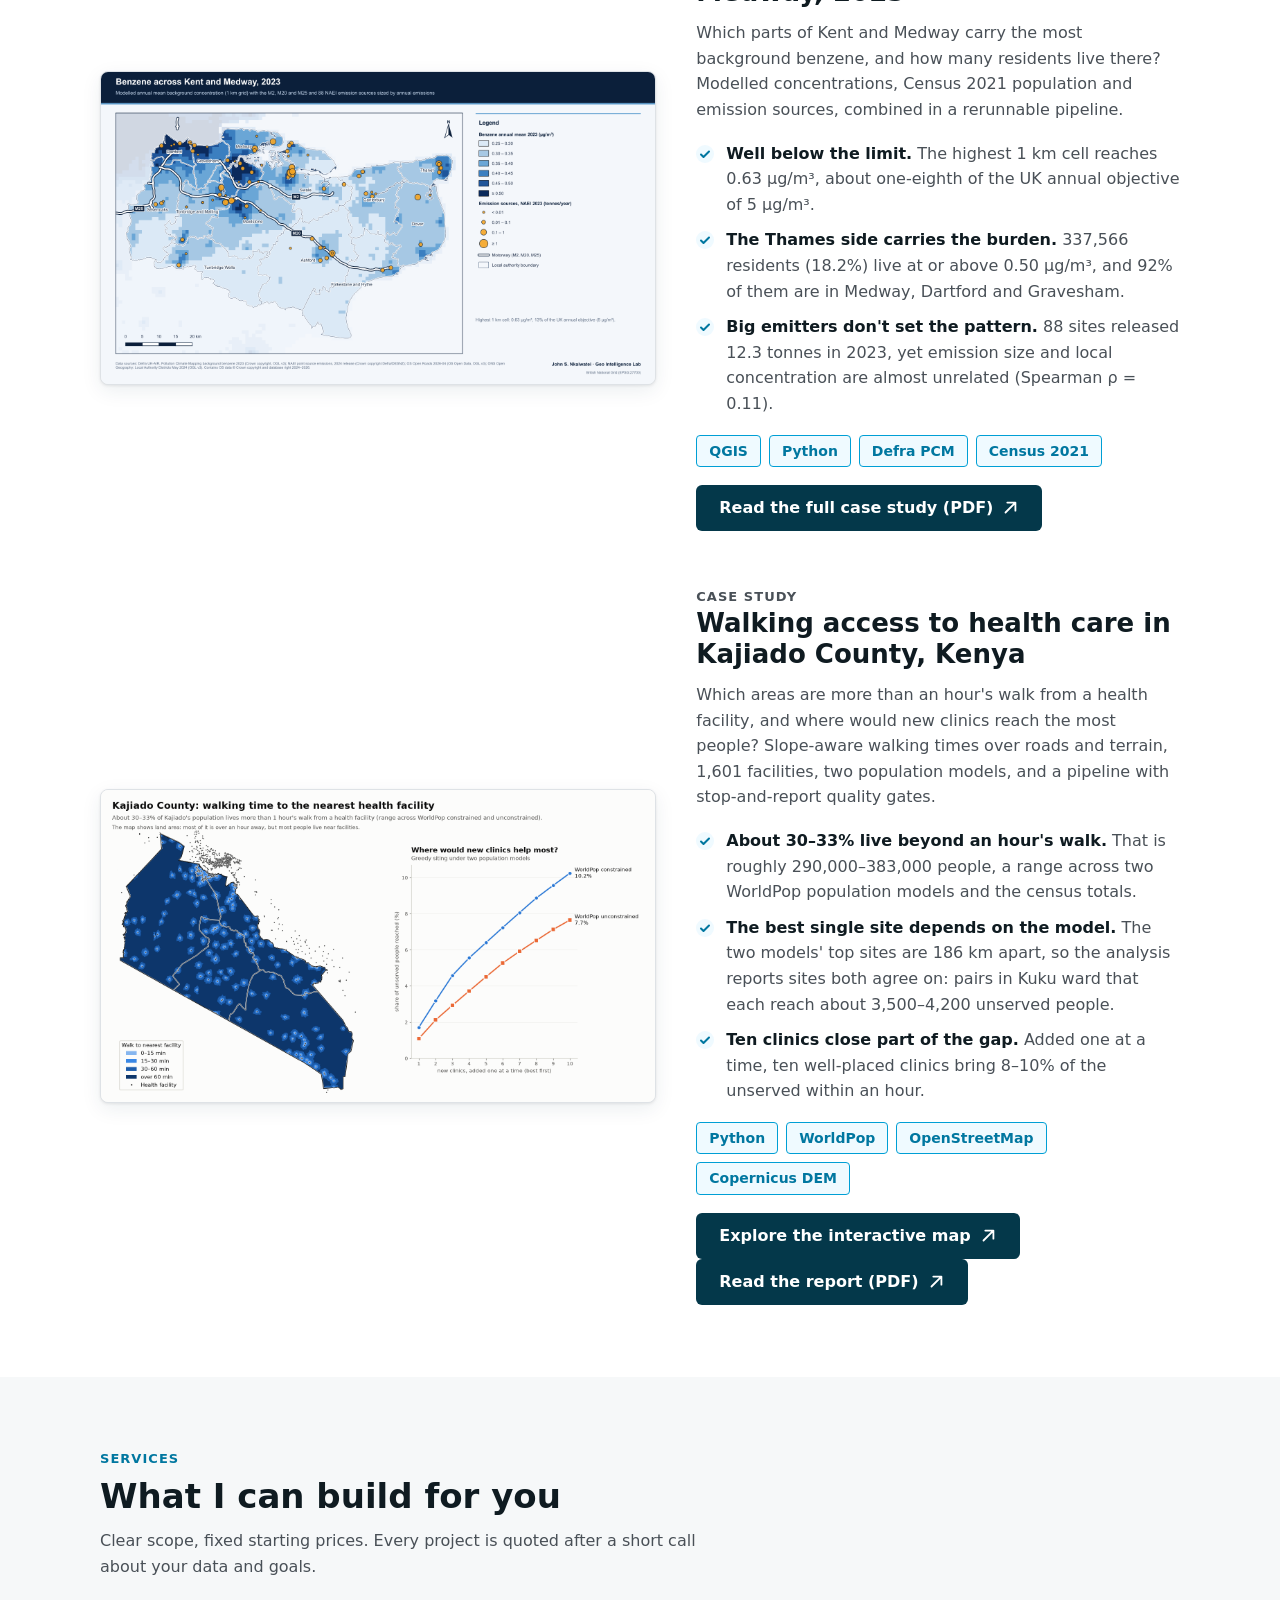
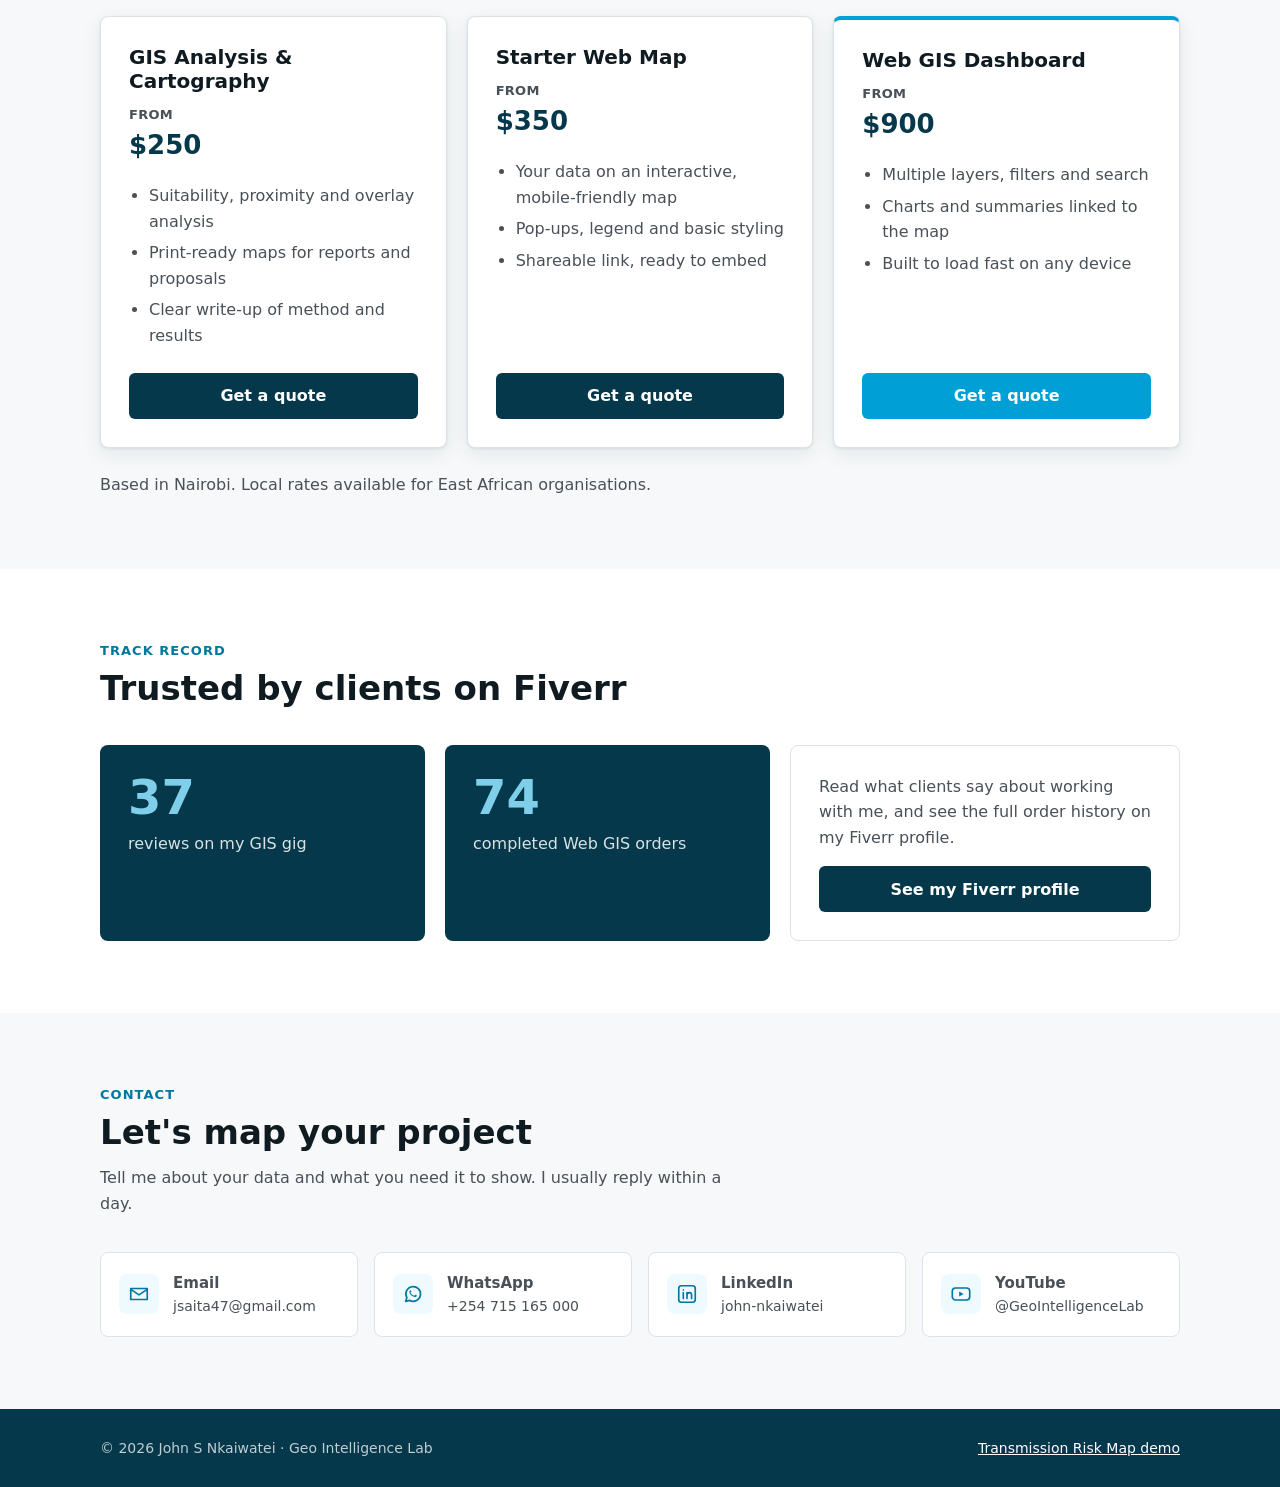
==== commit 71c446ce: "Add Kajiado walking access case study Walking time to health facilities in Kajiado County, Kenya, wi" ====
--- a/index.html
+++ b/index.html
@@ -309,6 +309,31 @@
           </a>
         </div>
       </article>
+
+      <article class="project" style="margin-top: 56px;" aria-labelledby="case3-title">
+        <img class="shot" src="kajiado-access/overview.png" width="1600" height="900" loading="lazy"
+          alt="Map of Kajiado County, Kenya, showing walking time to the nearest health facility in four bands, with most of the land more than an hour away, beside a line chart of the share of unserved people reached as one to ten new clinics are added under two population models">
+
+        <div>
+          <p class="eyebrow">Case study</p>
+          <h3 id="case3-title">Walking access to health care in Kajiado County, Kenya</h3>
+          <p>Which areas are more than an hour's walk from a health facility, and where would new clinics reach the most people? Slope-aware walking times over roads and terrain, 1,601 facilities, two population models, and a pipeline with stop-and-report quality gates.</p>
+          <ul class="points">
+            <li><span><strong>About 30&ndash;33% live beyond an hour's walk.</strong> That is roughly 290,000&ndash;383,000 people, a range across two WorldPop population models and the census totals.</span></li>
+            <li><span><strong>The best single site depends on the model.</strong> The two models' top sites are 186 km apart, so the analysis reports sites both agree on: pairs in Kuku ward that each reach about 3,500&ndash;4,200 unserved people.</span></li>
+            <li><span><strong>Ten clinics close part of the gap.</strong> Added one at a time, ten well-placed clinics bring 8&ndash;10% of the unserved within an hour.</span></li>
+          </ul>
+          <ul class="chips" aria-label="Tools and data">
+            <li>Python</li><li>WorldPop</li><li>OpenStreetMap</li><li>Copernicus DEM</li>
+          </ul>
+          <a class="btn btn-dark" href="kajiado-access/map.html" target="_blank" rel="noopener">Explore the interactive map
+            <svg width="18" height="18" viewBox="0 0 20 20" aria-hidden="true"><path d="M7 4h9v9M16 4 5 15" fill="none" stroke="currentColor" stroke-width="2" stroke-linecap="round" stroke-linejoin="round"/></svg>
+          </a>
+          <a class="btn btn-dark" href="kajiado-access/kajiado-walking-access-report.pdf" target="_blank" rel="noopener">Read the report (PDF)
+            <svg width="18" height="18" viewBox="0 0 20 20" aria-hidden="true"><path d="M7 4h9v9M16 4 5 15" fill="none" stroke="currentColor" stroke-width="2" stroke-linecap="round" stroke-linejoin="round"/></svg>
+          </a>
+        </div>
+      </article>
     </div>
   </section>
 
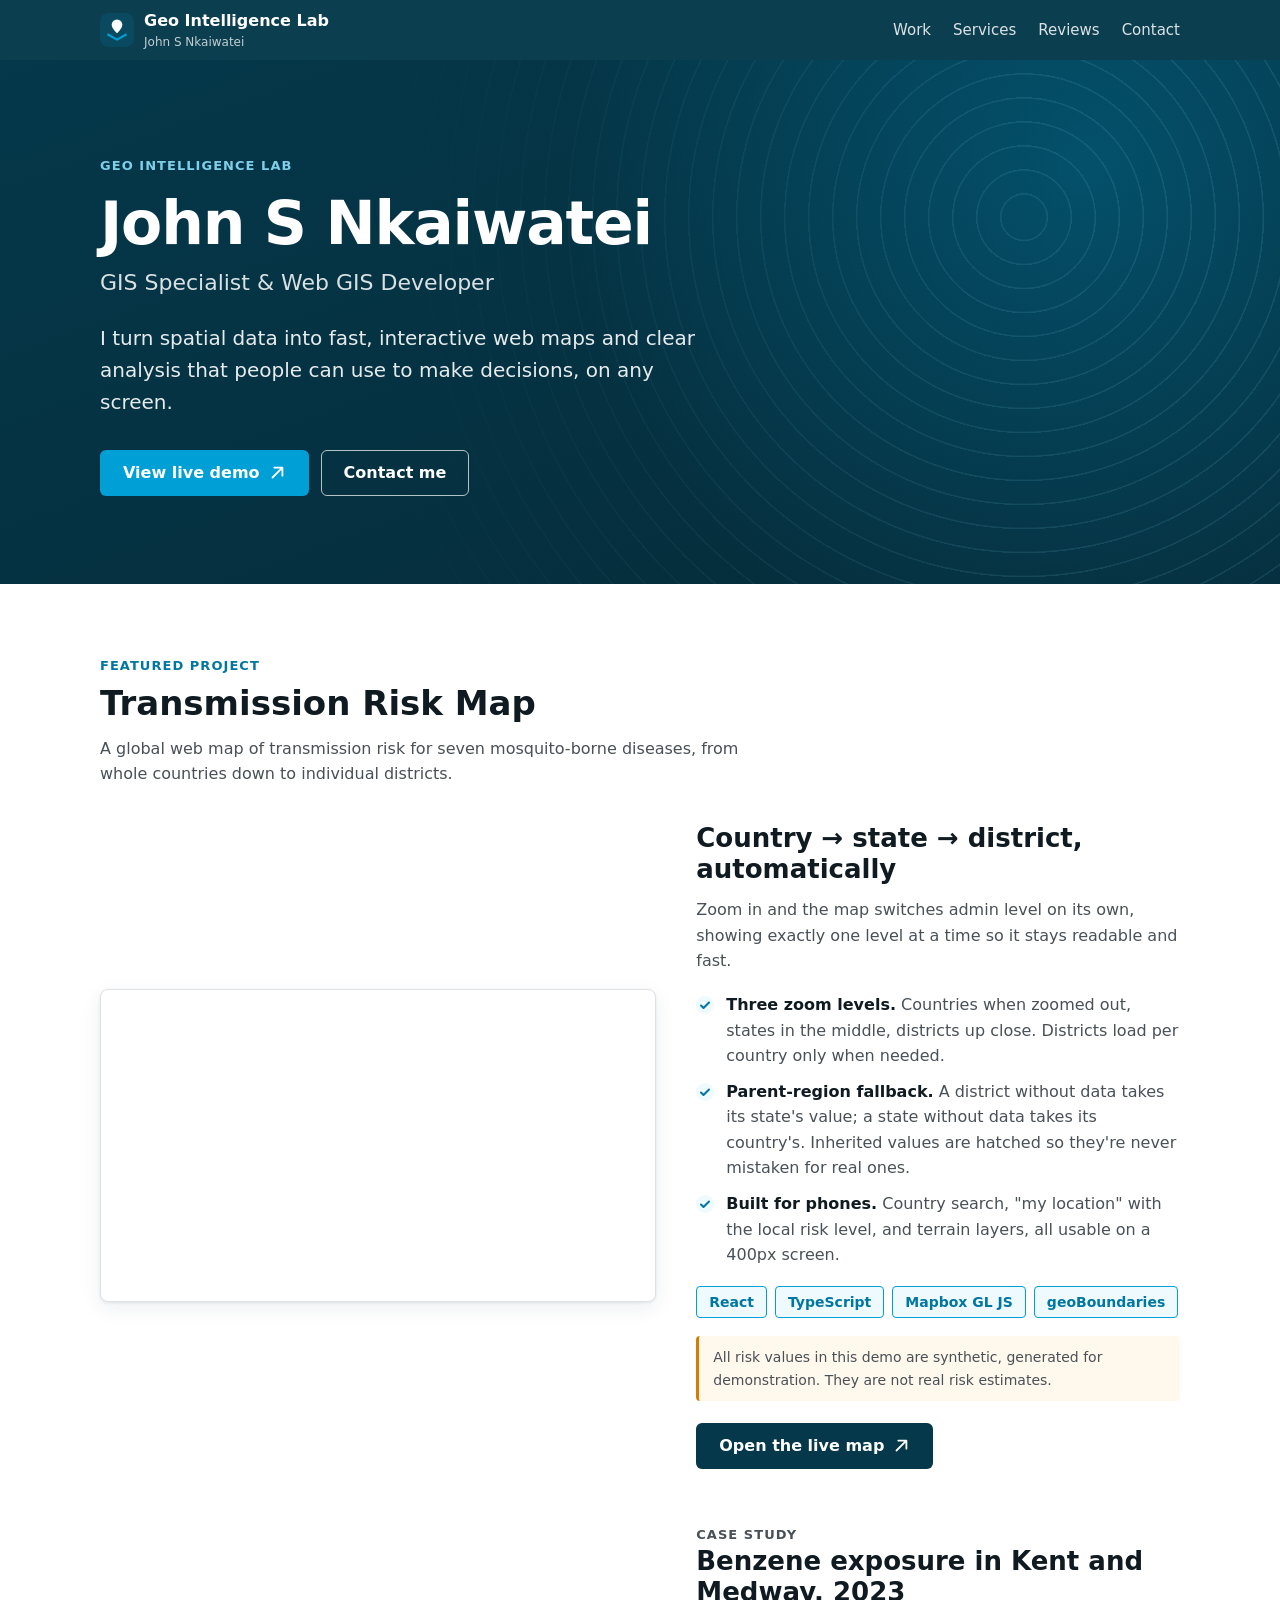
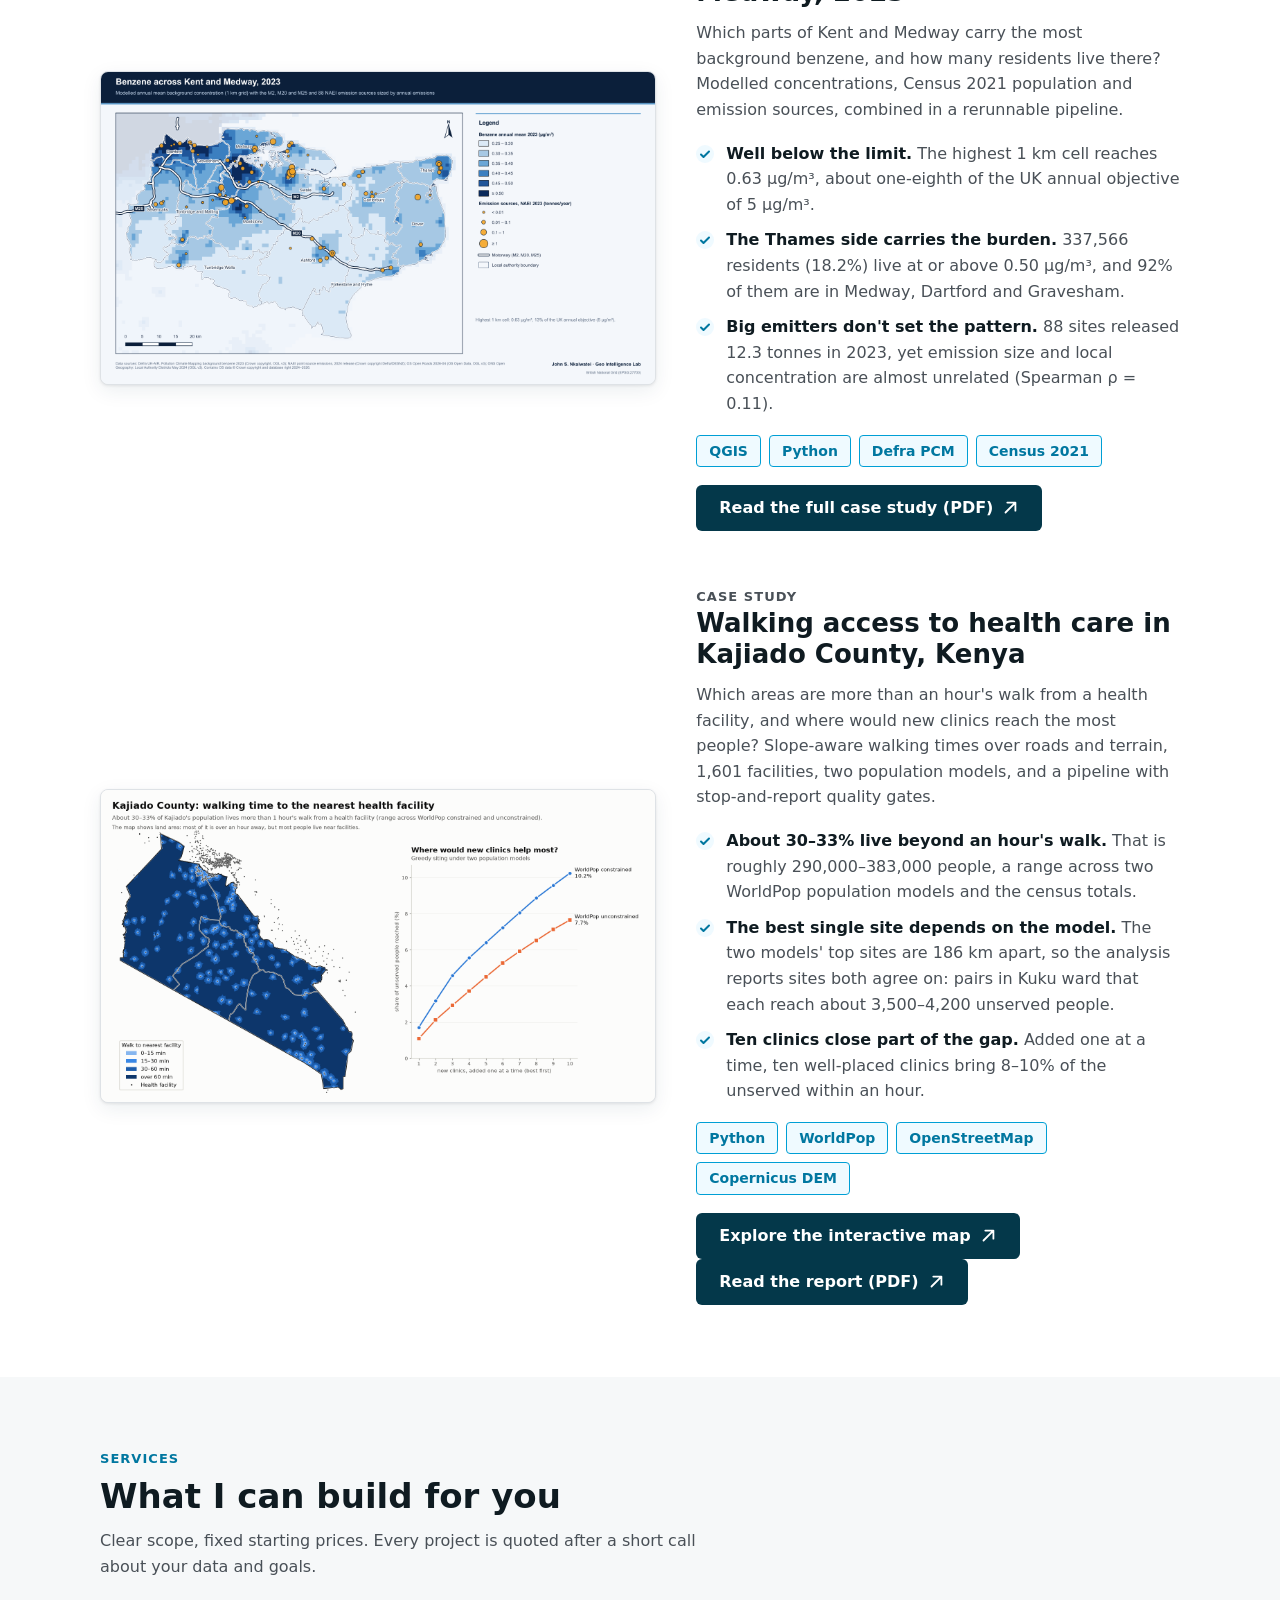
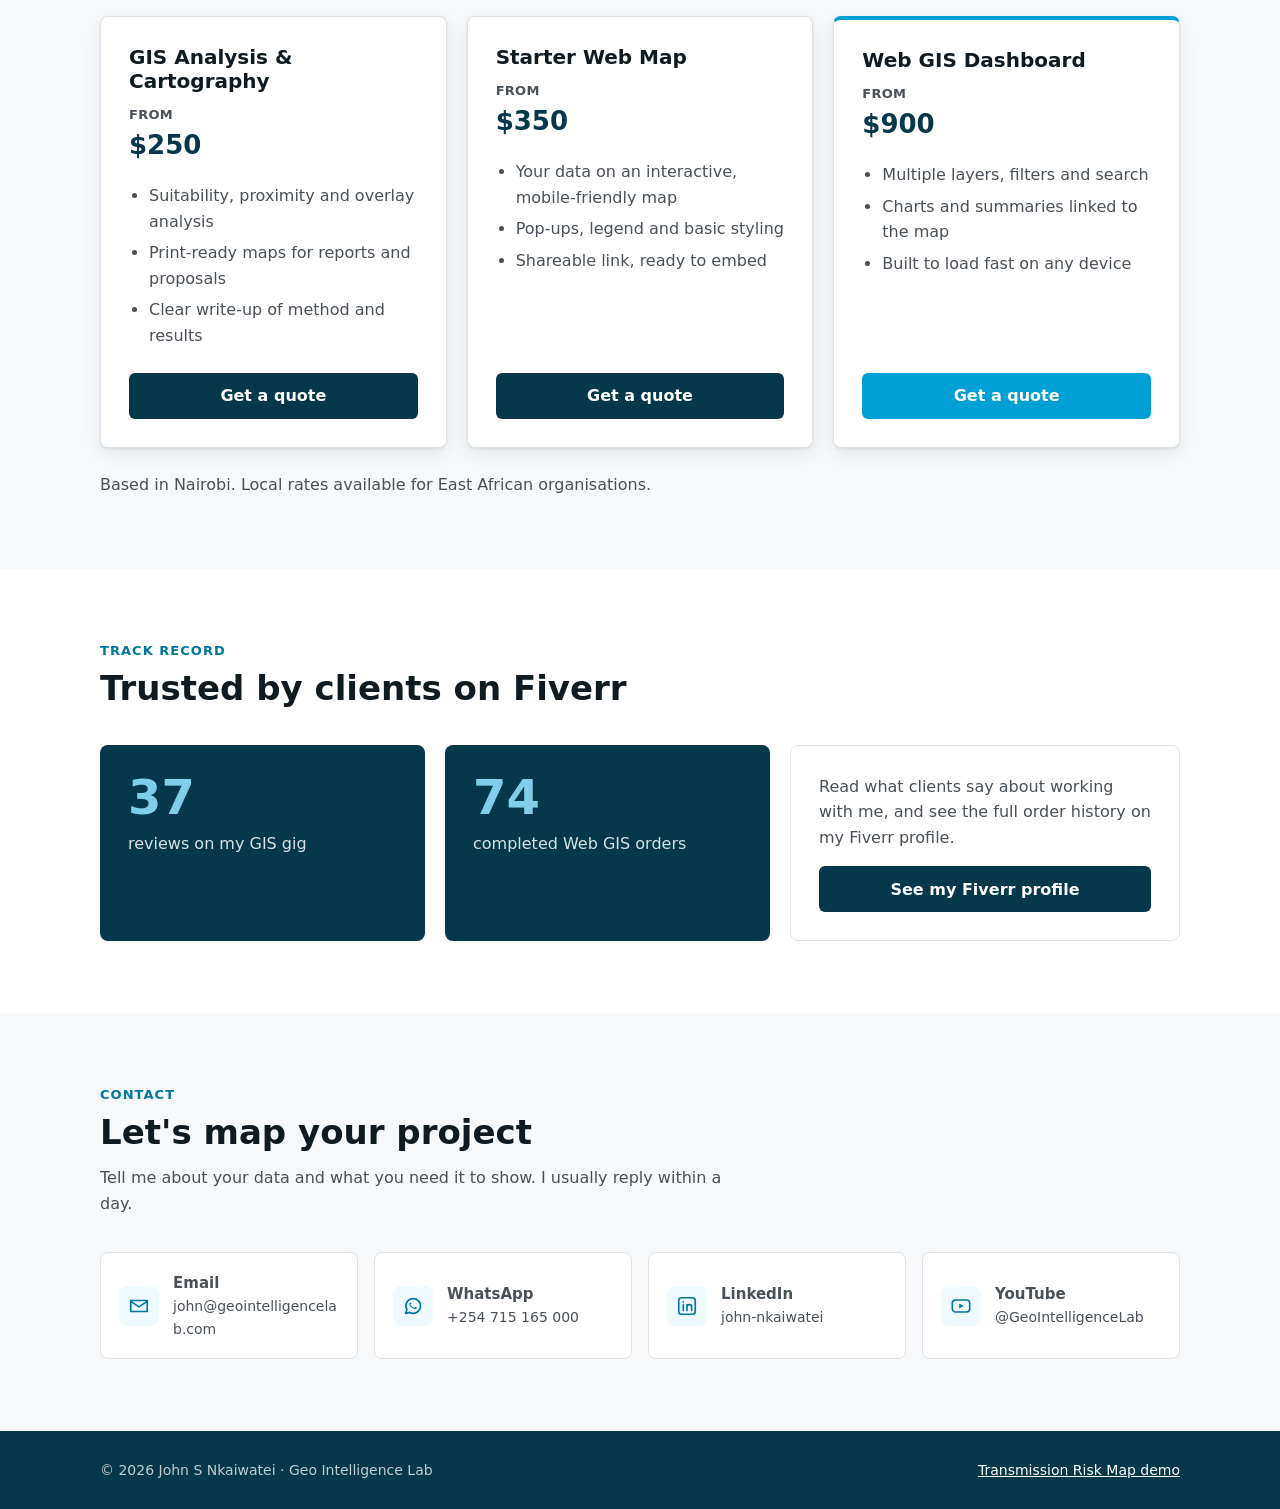
==== commit f7b8dd50: "update mail contact" ====
--- a/index.html
+++ b/index.html
@@ -401,9 +401,9 @@
       <p class="section-lead">Tell me about your data and what you need it to show. I usually reply within a day.</p>
 
       <div class="contact-grid">
-        <a class="contact" href="mailto:jsaita47@gmail.com">
+        <a class="contact" href="mailto:john@geointelligencelab.com">
           <svg viewBox="0 0 24 24" aria-hidden="true"><path d="M3 6h18v12H3z M3 7l9 6 9-6" fill="none" stroke="currentColor" stroke-width="1.8" stroke-linejoin="round"/></svg>
-          <span><b>Email</b><span>jsaita47@gmail.com</span></span>
+          <span><b>Email</b><span>john@geointelligencelab.com</span></span>
         </a>
         <a class="contact" href="https://wa.me/254715165000" target="_blank" rel="noopener">
           <svg viewBox="0 0 24 24" aria-hidden="true"><path d="M4 20l1.3-4A8 8 0 1 1 8.4 19z" fill="none" stroke="currentColor" stroke-width="1.8" stroke-linejoin="round"/><path d="M9 9.5c.4 2 2.1 3.7 4.5 4.5l1-1.2 1.8.8c-.3 1.2-1.2 1.8-2.3 1.6C10.7 14.7 8.5 12.5 8 10.2c-.2-1.1.5-2 1.6-2.3l.8 1.8z" fill="currentColor"/></svg>
